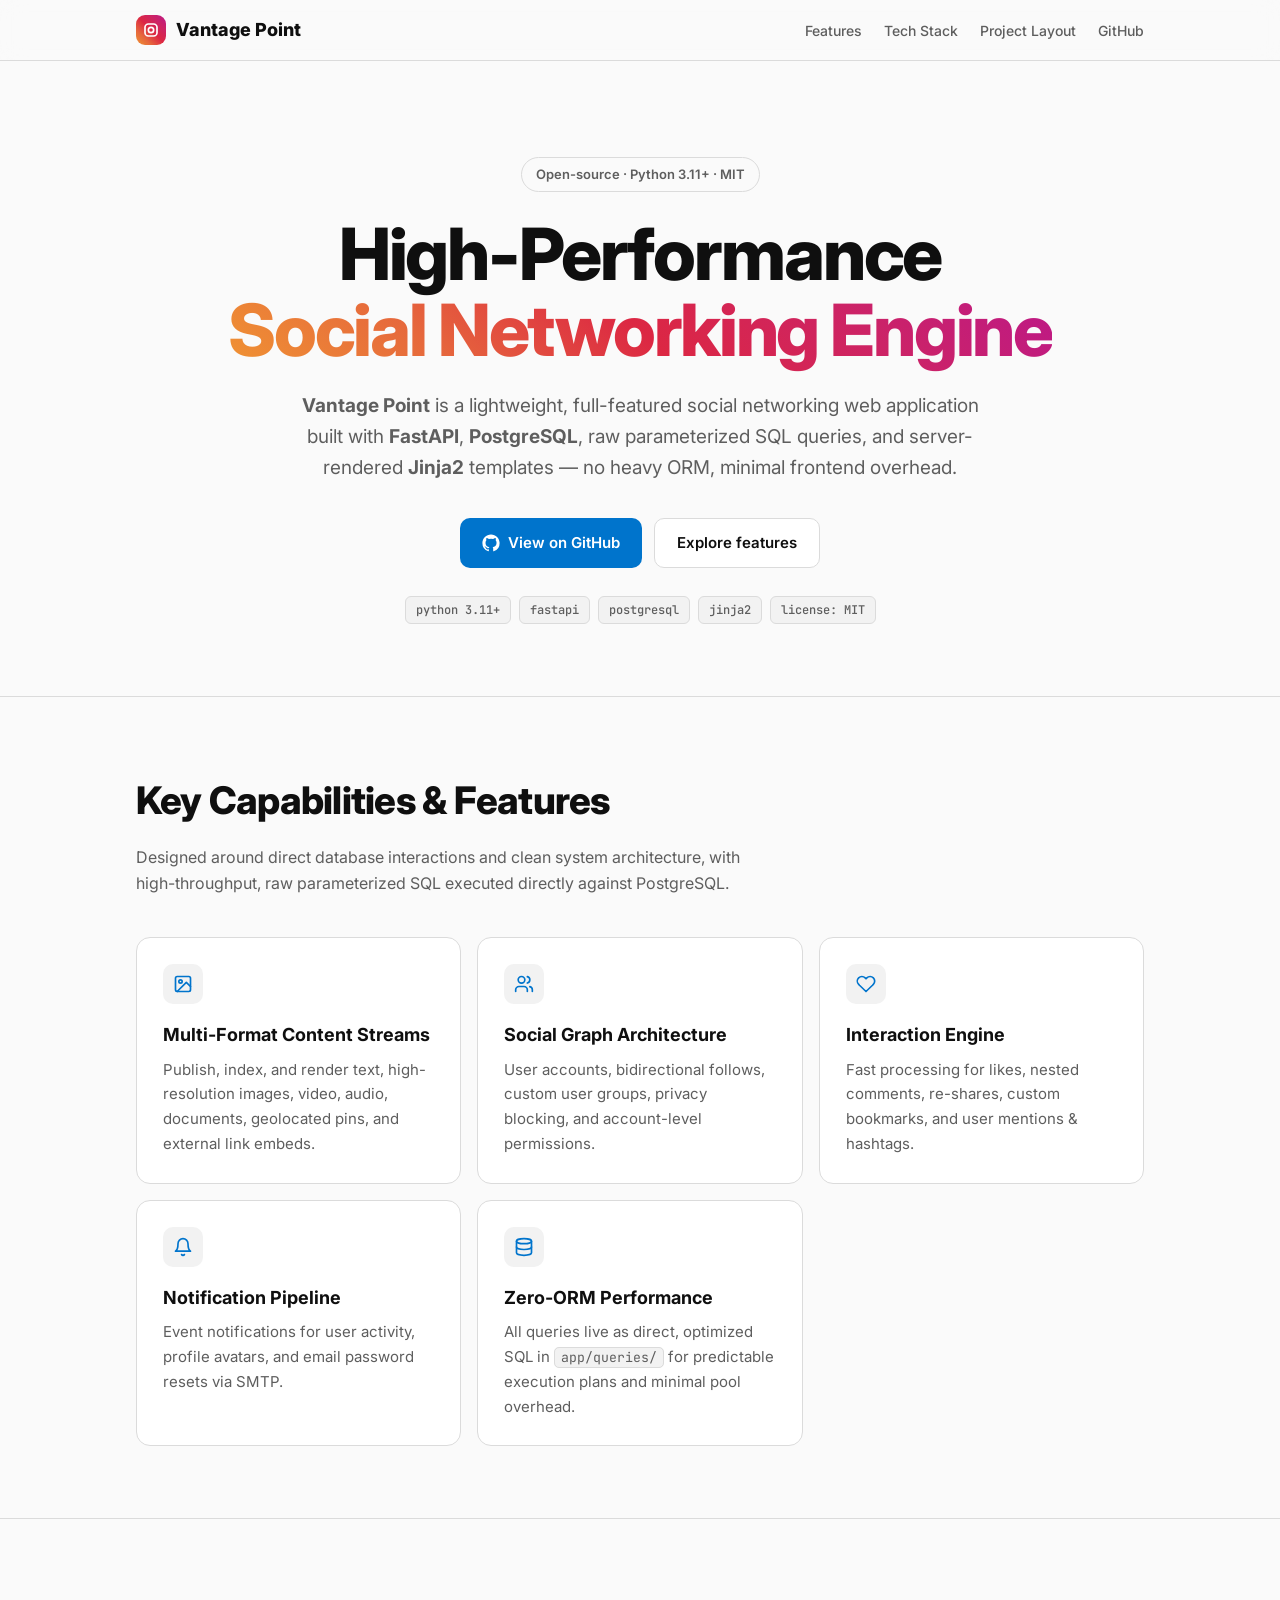
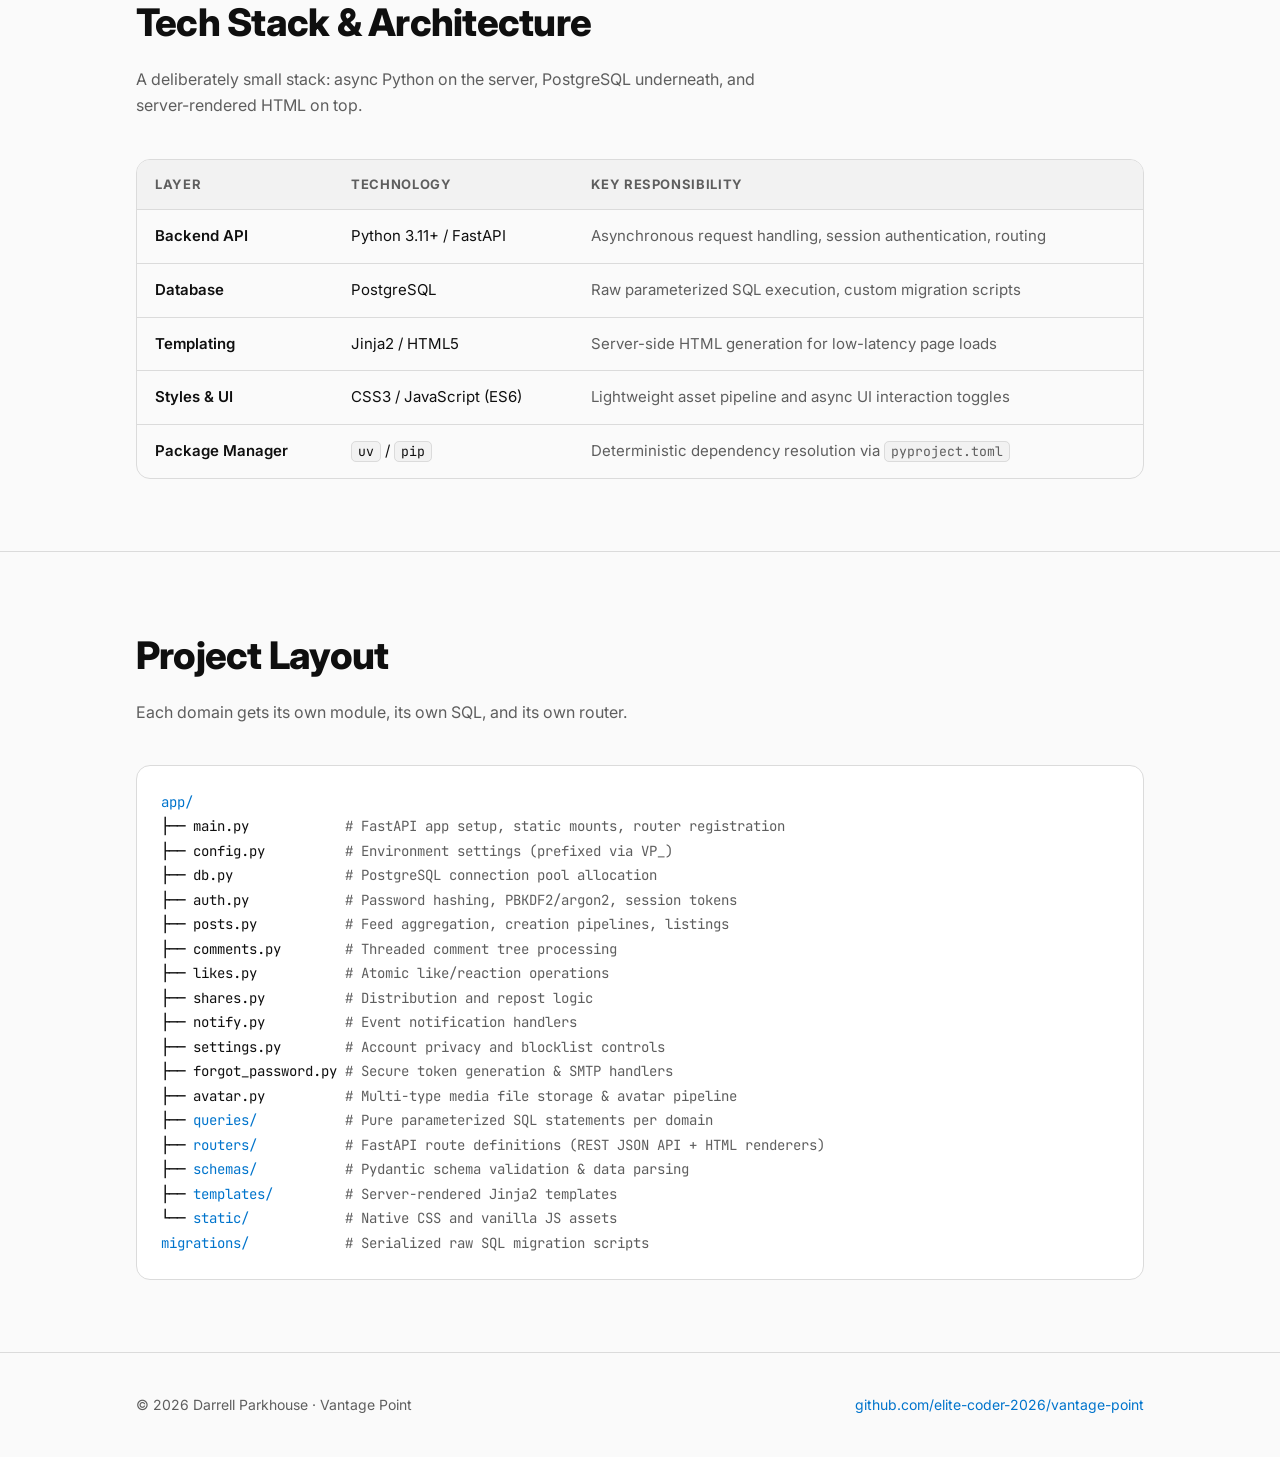
==== index.html @ dfbbae82 "Add GitHub Pages site for Vantage Point Co-Authored-By: Claude Opus 5.5 <noreply@anthropic.com>" ====
<!doctype html>
<html lang="en">
<head>
<meta charset="utf-8">
<meta name="viewport" content="width=device-width, initial-scale=1">
<title>Vantage Point – FastAPI &amp; PostgreSQL Social Network Engine</title>
<meta name="description" content="Vantage Point is an open-source, Instagram-style social networking engine built with Python, FastAPI, PostgreSQL, raw parameterized SQL and server-rendered Jinja2 templates.">
<meta name="keywords" content="Vantage Point, social network, FastAPI, PostgreSQL, Python, Jinja2, raw SQL, no ORM, Instagram clone, open source, portfolio project">
<meta name="author" content="Darrell Parkhouse">
<meta name="robots" content="index, follow">
<meta name="theme-color" content="#000000">
<link rel="canonical" href="https://elite-coder-2026.github.io/vantage-point/">
<link rel="icon" href="favicon.svg" type="image/svg+xml">

<meta property="og:type" content="website">
<meta property="og:site_name" content="Vantage Point">
<meta property="og:title" content="Vantage Point – FastAPI &amp; PostgreSQL Social Network Engine">
<meta property="og:description" content="An open-source social networking engine built with FastAPI, PostgreSQL, raw parameterized SQL and Jinja2.">
<meta property="og:url" content="https://elite-coder-2026.github.io/vantage-point/">
<meta property="og:image" content="https://elite-coder-2026.github.io/vantage-point/og-image.png">
<meta property="og:image:width" content="1200">
<meta property="og:image:height" content="630">
<meta property="og:locale" content="en_US">
<meta name="twitter:card" content="summary_large_image">
<meta name="twitter:title" content="Vantage Point – FastAPI &amp; PostgreSQL Social Network Engine">
<meta name="twitter:description" content="An open-source social networking engine built with FastAPI, PostgreSQL, raw parameterized SQL and Jinja2.">
<meta name="twitter:image" content="https://elite-coder-2026.github.io/vantage-point/og-image.png">

<script type="application/ld+json">
{
  "@context": "https://schema.org",
  "@type": "SoftwareSourceCode",
  "name": "Vantage Point",
  "description": "A lightweight, full-featured social networking web application built with FastAPI, PostgreSQL, raw parameterized SQL and server-rendered Jinja2 templates.",
  "url": "https://elite-coder-2026.github.io/vantage-point/",
  "codeRepository": "https://github.com/elite-coder-2026/vantage-point",
  "programmingLanguage": ["Python", "SQL", "JavaScript", "HTML", "CSS"],
  "runtimePlatform": "Python 3.11+",
  "license": "https://opensource.org/licenses/MIT",
  "keywords": "FastAPI, PostgreSQL, social network, Jinja2, raw SQL",
  "author": {
    "@type": "Person",
    "name": "Darrell Parkhouse",
    "url": "https://github.com/elite-coder-2026"
  }
}
</script>

<link rel="preconnect" href="https://fonts.googleapis.com">
<link rel="preconnect" href="https://fonts.gstatic.com" crossorigin>
<link href="https://fonts.googleapis.com/css2?family=Inter:wght@400;500;600;700;800&family=JetBrains+Mono:wght@400;500&display=swap" rel="stylesheet">

<style>
:root{
  --bg:#000;--surface:#121212;--surface-2:#1a1a1a;--border:#262626;
  --text:#f5f5f5;--muted:#a8a8a8;--accent:#0095f6;
  --grad:linear-gradient(45deg,#f09433,#e6683c,#dc2743,#cc2366,#bc1888);
  --mono:"JetBrains Mono",ui-monospace,SFMono-Regular,Menlo,monospace;
}
@media (prefers-color-scheme: light){
  :root:not([data-theme="dark"]){
    --bg:#fafafa;--surface:#fff;--surface-2:#f2f2f2;--border:#dbdbdb;
    --text:#0f0f0f;--muted:#5e5e5e;--accent:#0074cc;
  }
}
*{box-sizing:border-box;margin:0;padding:0}
html{scroll-behavior:smooth}
body{background:var(--bg);color:var(--text);font:16px/1.65 Inter,system-ui,-apple-system,"Segoe UI",sans-serif;-webkit-font-smoothing:antialiased}
a{color:var(--accent);text-decoration:none}
a:hover{text-decoration:underline}
.wrap{max-width:1040px;margin:0 auto;padding:0 16px}
.skip{position:absolute;left:-999px}.skip:focus{left:16px;top:16px;background:var(--surface);padding:8px 12px;z-index:10}

header.nav{position:sticky;top:0;z-index:5;background:color-mix(in srgb,var(--bg) 85%,transparent);backdrop-filter:blur(12px);border-bottom:1px solid var(--border)}
header.nav .wrap{display:flex;align-items:center;justify-content:space-between;height:60px;gap:16px}
.brand{display:flex;align-items:center;gap:10px;font-weight:800;color:var(--text);font-size:18px}
.brand:hover{text-decoration:none}
.logo{width:30px;height:30px;border-radius:9px;background:var(--grad);display:grid;place-items:center}
.logo svg{width:16px;height:16px}
nav ul{display:flex;gap:22px;list-style:none}
nav a{color:var(--muted);font-weight:500;font-size:14px}
nav a:hover{color:var(--text);text-decoration:none}
@media (max-width:640px){nav ul{display:none}}

.hero{padding:96px 0 72px;text-align:center}
.eyebrow{display:inline-block;font-size:13px;font-weight:600;color:var(--muted);border:1px solid var(--border);border-radius:999px;padding:6px 14px;margin-bottom:24px}
h1{font-size:clamp(40px,7vw,72px);line-height:1.05;letter-spacing:-.03em;font-weight:800}
h1 span{background:var(--grad);-webkit-background-clip:text;background-clip:text;color:transparent}
.lead{max-width:680px;margin:22px auto 0;color:var(--muted);font-size:clamp(17px,2.2vw,19px)}
.cta{display:flex;gap:12px;justify-content:center;flex-wrap:wrap;margin-top:34px}
.btn{display:inline-flex;align-items:center;gap:8px;padding:12px 22px;border-radius:10px;font-weight:600;font-size:15px}
.btn:hover{text-decoration:none;filter:brightness(1.1)}
.btn-primary{background:var(--accent);color:#fff}
.btn-ghost{border:1px solid var(--border);color:var(--text);background:var(--surface)}
.btn svg{width:18px;height:18px}
.badges{display:flex;gap:8px;justify-content:center;flex-wrap:wrap;margin-top:28px}
.badge{font:500 12px var(--mono);padding:5px 10px;border-radius:6px;background:var(--surface-2);border:1px solid var(--border);color:var(--muted)}

section{padding:72px 0;border-top:1px solid var(--border)}
h2{font-size:clamp(28px,4vw,38px);letter-spacing:-.02em;font-weight:800;margin-bottom:12px}
.sub{color:var(--muted);max-width:640px;margin-bottom:40px}

.grid{display:grid;grid-template-columns:repeat(auto-fit,minmax(280px,1fr));gap:16px}
.card{background:var(--surface);border:1px solid var(--border);border-radius:14px;padding:26px}
.card .ic{width:40px;height:40px;border-radius:10px;background:var(--surface-2);display:grid;place-items:center;margin-bottom:16px;color:var(--accent)}
.card .ic svg{width:20px;height:20px}
.card h3{font-size:18px;margin-bottom:8px}
.card p{color:var(--muted);font-size:15px}
code{font-family:var(--mono);font-size:.88em;background:var(--surface-2);border:1px solid var(--border);padding:1px 6px;border-radius:5px}

.table-wrap{overflow-x:auto;border:1px solid var(--border);border-radius:14px}
table{width:100%;border-collapse:collapse;min-width:560px}
th,td{text-align:left;padding:14px 18px;border-bottom:1px solid var(--border);font-size:15px;vertical-align:top}
th{background:var(--surface-2);font-size:13px;text-transform:uppercase;letter-spacing:.05em;color:var(--muted)}
tr:last-child td{border-bottom:0}
td:first-child{font-weight:600;white-space:nowrap}
td:nth-child(3){color:var(--muted)}

pre{background:var(--surface);border:1px solid var(--border);border-radius:14px;padding:24px;overflow-x:auto;font:14px/1.75 var(--mono)}
pre .c{color:var(--muted)}
pre .d{color:var(--accent)}

footer{border-top:1px solid var(--border);padding:40px 0;color:var(--muted);font-size:14px}
footer .wrap{display:flex;justify-content:space-between;gap:16px;flex-wrap:wrap}
</style>
</head>
<body>
<a class="skip" href="#main">Skip to content</a>

<header class="nav">
  <div class="wrap">
    <a class="brand" href="#top" aria-label="Vantage Point home">
      <span class="logo"><svg viewBox="0 0 24 24" fill="none" stroke="#fff" stroke-width="2.5" stroke-linecap="round" stroke-linejoin="round" aria-hidden="true"><circle cx="12" cy="12" r="4"/><rect x="3" y="3" width="18" height="18" rx="5"/></svg></span>
      Vantage Point
    </a>
    <nav aria-label="Primary">
      <ul>
        <li><a href="#features">Features</a></li>
        <li><a href="#stack">Tech Stack</a></li>
        <li><a href="#layout">Project Layout</a></li>
        <li><a href="https://github.com/elite-coder-2026/vantage-point">GitHub</a></li>
      </ul>
    </nav>
  </div>
</header>

<main id="main">
  <div class="hero" id="top">
    <div class="wrap">
      <span class="eyebrow">Open-source · Python 3.11+ · MIT</span>
      <h1>High-Performance<br><span>Social Networking Engine</span></h1>
      <p class="lead"><strong>Vantage Point</strong> is a lightweight, full-featured social networking web application built with <strong>FastAPI</strong>, <strong>PostgreSQL</strong>, raw parameterized SQL queries, and server-rendered <strong>Jinja2</strong> templates — no heavy ORM, minimal frontend overhead.</p>
      <div class="cta">
        <a class="btn btn-primary" href="https://github.com/elite-coder-2026/vantage-point">
          <svg viewBox="0 0 24 24" fill="currentColor" aria-hidden="true"><path d="M12 .5C5.65.5.5 5.65.5 12a11.5 11.5 0 0 0 7.86 10.92c.58.1.79-.25.79-.56v-2c-3.2.7-3.87-1.37-3.87-1.37-.53-1.33-1.28-1.69-1.28-1.69-1.05-.72.08-.7.08-.7 1.16.08 1.77 1.19 1.77 1.19 1.03 1.77 2.7 1.26 3.36.96.1-.75.4-1.26.73-1.55-2.56-.29-5.25-1.28-5.25-5.68 0-1.26.45-2.28 1.19-3.09-.12-.29-.52-1.46.11-3.05 0 0 .97-.31 3.17 1.18a11 11 0 0 1 5.77 0c2.2-1.49 3.17-1.18 3.17-1.18.63 1.59.23 2.76.11 3.05.74.81 1.19 1.83 1.19 3.09 0 4.41-2.7 5.38-5.27 5.67.41.36.78 1.06.78 2.14v3.17c0 .31.21.67.8.56A11.5 11.5 0 0 0 23.5 12C23.5 5.65 18.35.5 12 .5Z"/></svg>
          View on GitHub
        </a>
        <a class="btn btn-ghost" href="#features">Explore features</a>
      </div>
      <div class="badges" aria-label="Technologies">
        <span class="badge">python 3.11+</span>
        <span class="badge">fastapi</span>
        <span class="badge">postgresql</span>
        <span class="badge">jinja2</span>
        <span class="badge">license: MIT</span>
      </div>
    </div>
  </div>

  <section id="features" aria-labelledby="features-h">
    <div class="wrap">
      <h2 id="features-h">Key Capabilities &amp; Features</h2>
      <p class="sub">Designed around direct database interactions and clean system architecture, with high-throughput, raw parameterized SQL executed directly against PostgreSQL.</p>
      <div class="grid">
        <article class="card">
          <div class="ic"><svg viewBox="0 0 24 24" fill="none" stroke="currentColor" stroke-width="2" stroke-linecap="round" stroke-linejoin="round" aria-hidden="true"><rect x="3" y="3" width="18" height="18" rx="2"/><circle cx="9" cy="9" r="2"/><path d="m21 15-5-5L5 21"/></svg></div>
          <h3>Multi-Format Content Streams</h3>
          <p>Publish, index, and render text, high-resolution images, video, audio, documents, geolocated pins, and external link embeds.</p>
        </article>
        <article class="card">
          <div class="ic"><svg viewBox="0 0 24 24" fill="none" stroke="currentColor" stroke-width="2" stroke-linecap="round" stroke-linejoin="round" aria-hidden="true"><path d="M16 21v-2a4 4 0 0 0-4-4H6a4 4 0 0 0-4 4v2"/><circle cx="9" cy="7" r="4"/><path d="M22 21v-2a4 4 0 0 0-3-3.87M16 3.13a4 4 0 0 1 0 7.75"/></svg></div>
          <h3>Social Graph Architecture</h3>
          <p>User accounts, bidirectional follows, custom user groups, privacy blocking, and account-level permissions.</p>
        </article>
        <article class="card">
          <div class="ic"><svg viewBox="0 0 24 24" fill="none" stroke="currentColor" stroke-width="2" stroke-linecap="round" stroke-linejoin="round" aria-hidden="true"><path d="M20.8 4.6a5.5 5.5 0 0 0-7.8 0L12 5.7l-1-1.1a5.5 5.5 0 0 0-7.8 7.8l1 1.1L12 21l7.8-7.5 1-1.1a5.5 5.5 0 0 0 0-7.8Z"/></svg></div>
          <h3>Interaction Engine</h3>
          <p>Fast processing for likes, nested comments, re-shares, custom bookmarks, and user mentions &amp; hashtags.</p>
        </article>
        <article class="card">
          <div class="ic"><svg viewBox="0 0 24 24" fill="none" stroke="currentColor" stroke-width="2" stroke-linecap="round" stroke-linejoin="round" aria-hidden="true"><path d="M6 8a6 6 0 0 1 12 0c0 7 3 9 3 9H3s3-2 3-9"/><path d="M10.3 21a1.94 1.94 0 0 0 3.4 0"/></svg></div>
          <h3>Notification Pipeline</h3>
          <p>Event notifications for user activity, profile avatars, and email password resets via SMTP.</p>
        </article>
        <article class="card">
          <div class="ic"><svg viewBox="0 0 24 24" fill="none" stroke="currentColor" stroke-width="2" stroke-linecap="round" stroke-linejoin="round" aria-hidden="true"><ellipse cx="12" cy="5" rx="9" ry="3"/><path d="M3 5v14c0 1.66 4 3 9 3s9-1.34 9-3V5"/><path d="M3 12c0 1.66 4 3 9 3s9-1.34 9-3"/></svg></div>
          <h3>Zero-ORM Performance</h3>
          <p>All queries live as direct, optimized SQL in <code>app/queries/</code> for predictable execution plans and minimal pool overhead.</p>
        </article>
      </div>
    </div>
  </section>

  <section id="stack" aria-labelledby="stack-h">
    <div class="wrap">
      <h2 id="stack-h">Tech Stack &amp; Architecture</h2>
      <p class="sub">A deliberately small stack: async Python on the server, PostgreSQL underneath, and server-rendered HTML on top.</p>
      <div class="table-wrap">
        <table>
          <thead><tr><th scope="col">Layer</th><th scope="col">Technology</th><th scope="col">Key Responsibility</th></tr></thead>
          <tbody>
            <tr><td>Backend API</td><td>Python 3.11+ / FastAPI</td><td>Asynchronous request handling, session authentication, routing</td></tr>
            <tr><td>Database</td><td>PostgreSQL</td><td>Raw parameterized SQL execution, custom migration scripts</td></tr>
            <tr><td>Templating</td><td>Jinja2 / HTML5</td><td>Server-side HTML generation for low-latency page loads</td></tr>
            <tr><td>Styles &amp; UI</td><td>CSS3 / JavaScript (ES6)</td><td>Lightweight asset pipeline and async UI interaction toggles</td></tr>
            <tr><td>Package Manager</td><td><code>uv</code> / <code>pip</code></td><td>Deterministic dependency resolution via <code>pyproject.toml</code></td></tr>
          </tbody>
        </table>
      </div>
    </div>
  </section>

  <section id="layout" aria-labelledby="layout-h">
    <div class="wrap">
      <h2 id="layout-h">Project Layout</h2>
      <p class="sub">Each domain gets its own module, its own SQL, and its own router.</p>
<pre aria-label="Project directory tree"><span class="d">app/</span>
├── main.py            <span class="c"># FastAPI app setup, static mounts, router registration</span>
├── config.py          <span class="c"># Environment settings (prefixed via VP_)</span>
├── db.py              <span class="c"># PostgreSQL connection pool allocation</span>
├── auth.py            <span class="c"># Password hashing, PBKDF2/argon2, session tokens</span>
├── posts.py           <span class="c"># Feed aggregation, creation pipelines, listings</span>
├── comments.py        <span class="c"># Threaded comment tree processing</span>
├── likes.py           <span class="c"># Atomic like/reaction operations</span>
├── shares.py          <span class="c"># Distribution and repost logic</span>
├── notify.py          <span class="c"># Event notification handlers</span>
├── settings.py        <span class="c"># Account privacy and blocklist controls</span>
├── forgot_password.py <span class="c"># Secure token generation &amp; SMTP handlers</span>
├── avatar.py          <span class="c"># Multi-type media file storage &amp; avatar pipeline</span>
├── <span class="d">queries/</span>           <span class="c"># Pure parameterized SQL statements per domain</span>
├── <span class="d">routers/</span>           <span class="c"># FastAPI route definitions (REST JSON API + HTML renderers)</span>
├── <span class="d">schemas/</span>           <span class="c"># Pydantic schema validation &amp; data parsing</span>
├── <span class="d">templates/</span>         <span class="c"># Server-rendered Jinja2 templates</span>
└── <span class="d">static/</span>            <span class="c"># Native CSS and vanilla JS assets</span>
<span class="d">migrations/</span>            <span class="c"># Serialized raw SQL migration scripts</span></pre>
    </div>
  </section>
</main>

<footer>
  <div class="wrap">
    <span>© 2026 Darrell Parkhouse · Vantage Point</span>
    <a href="https://github.com/elite-coder-2026/vantage-point">github.com/elite-coder-2026/vantage-point</a>
  </div>
</footer>
</body>
</html>
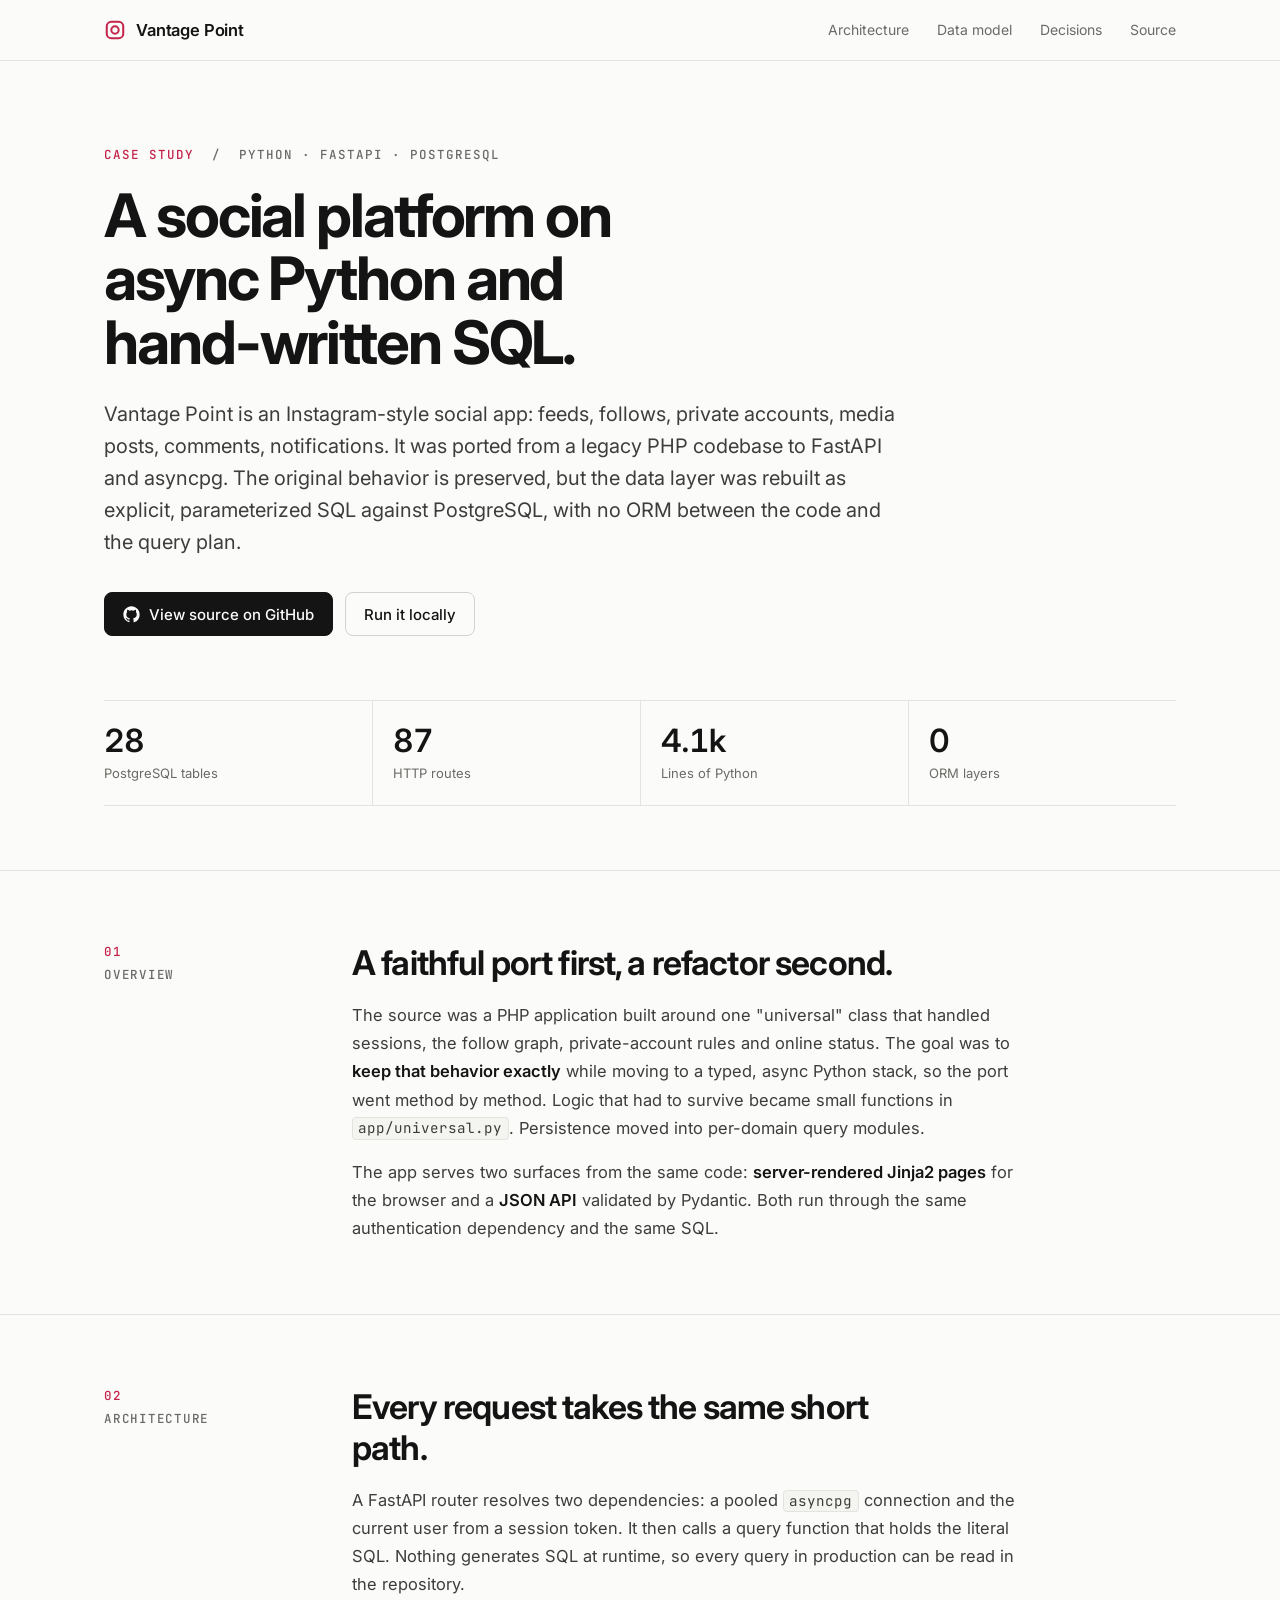
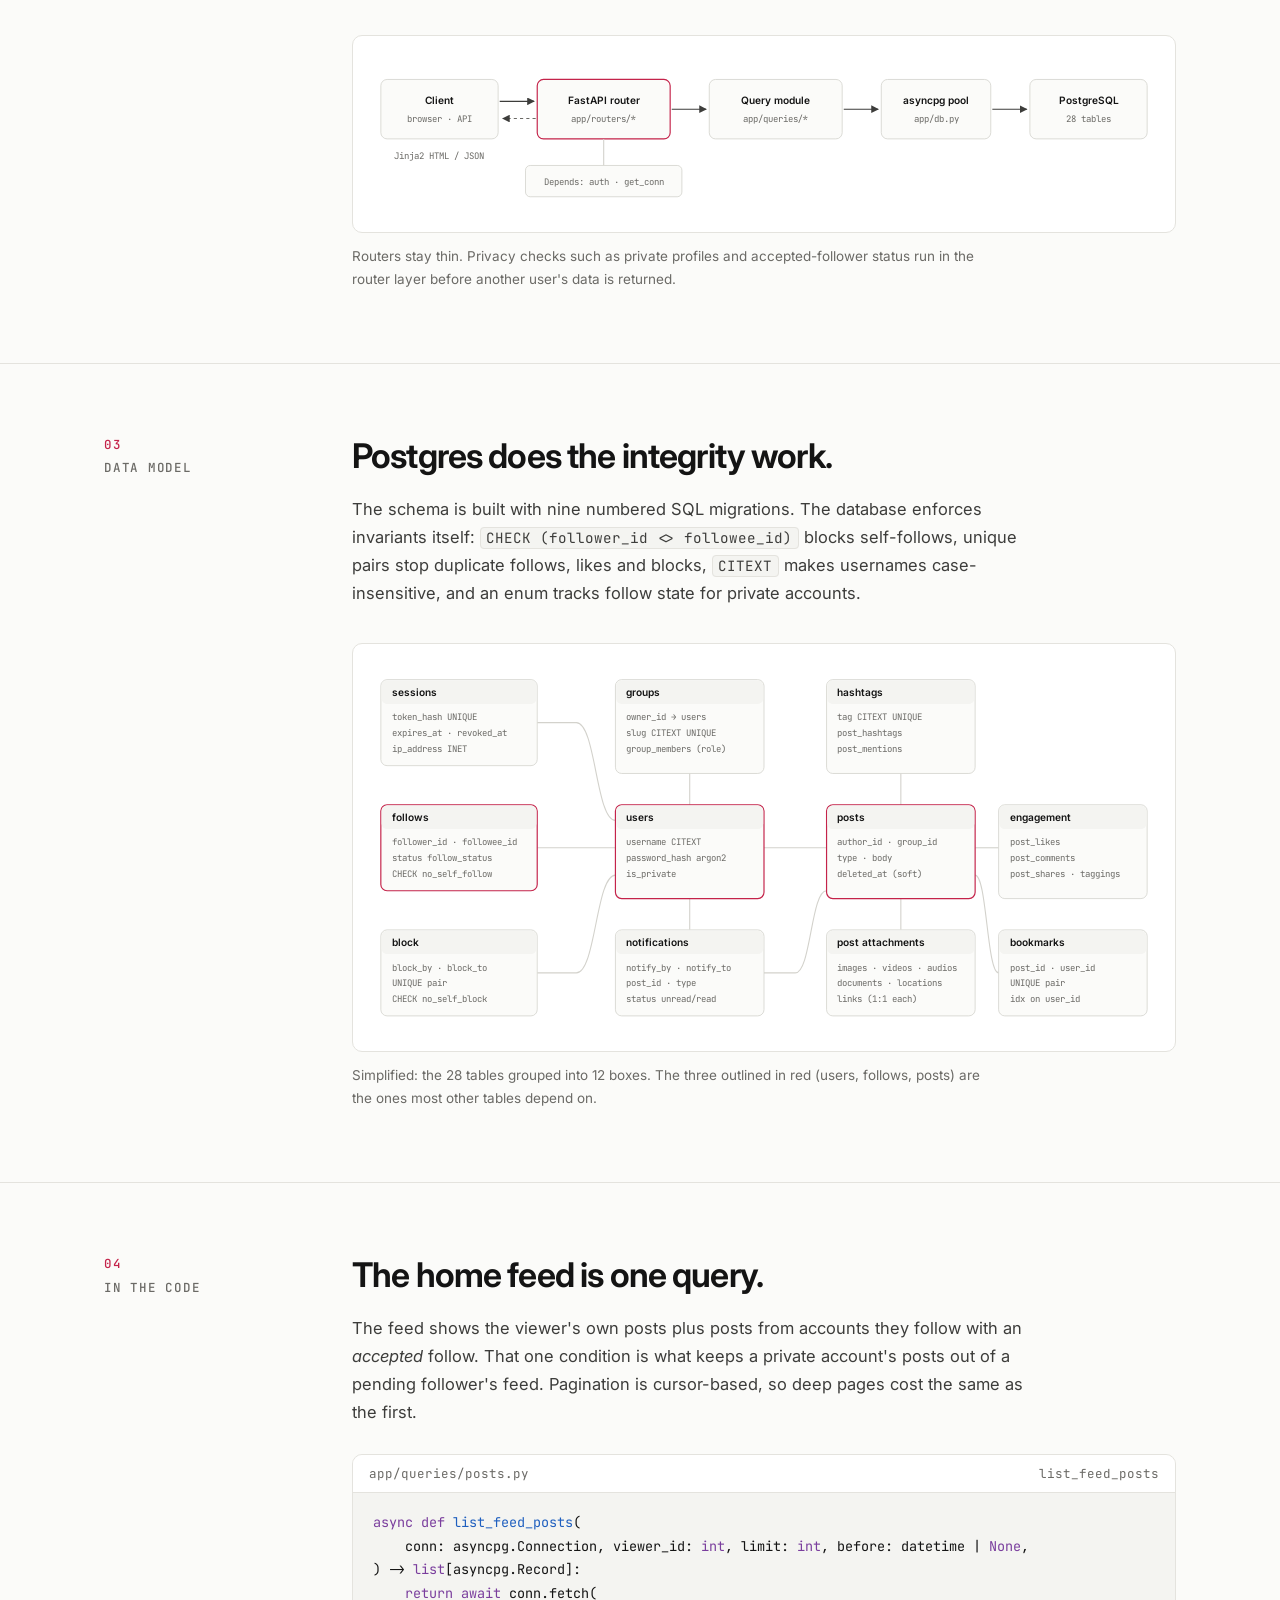
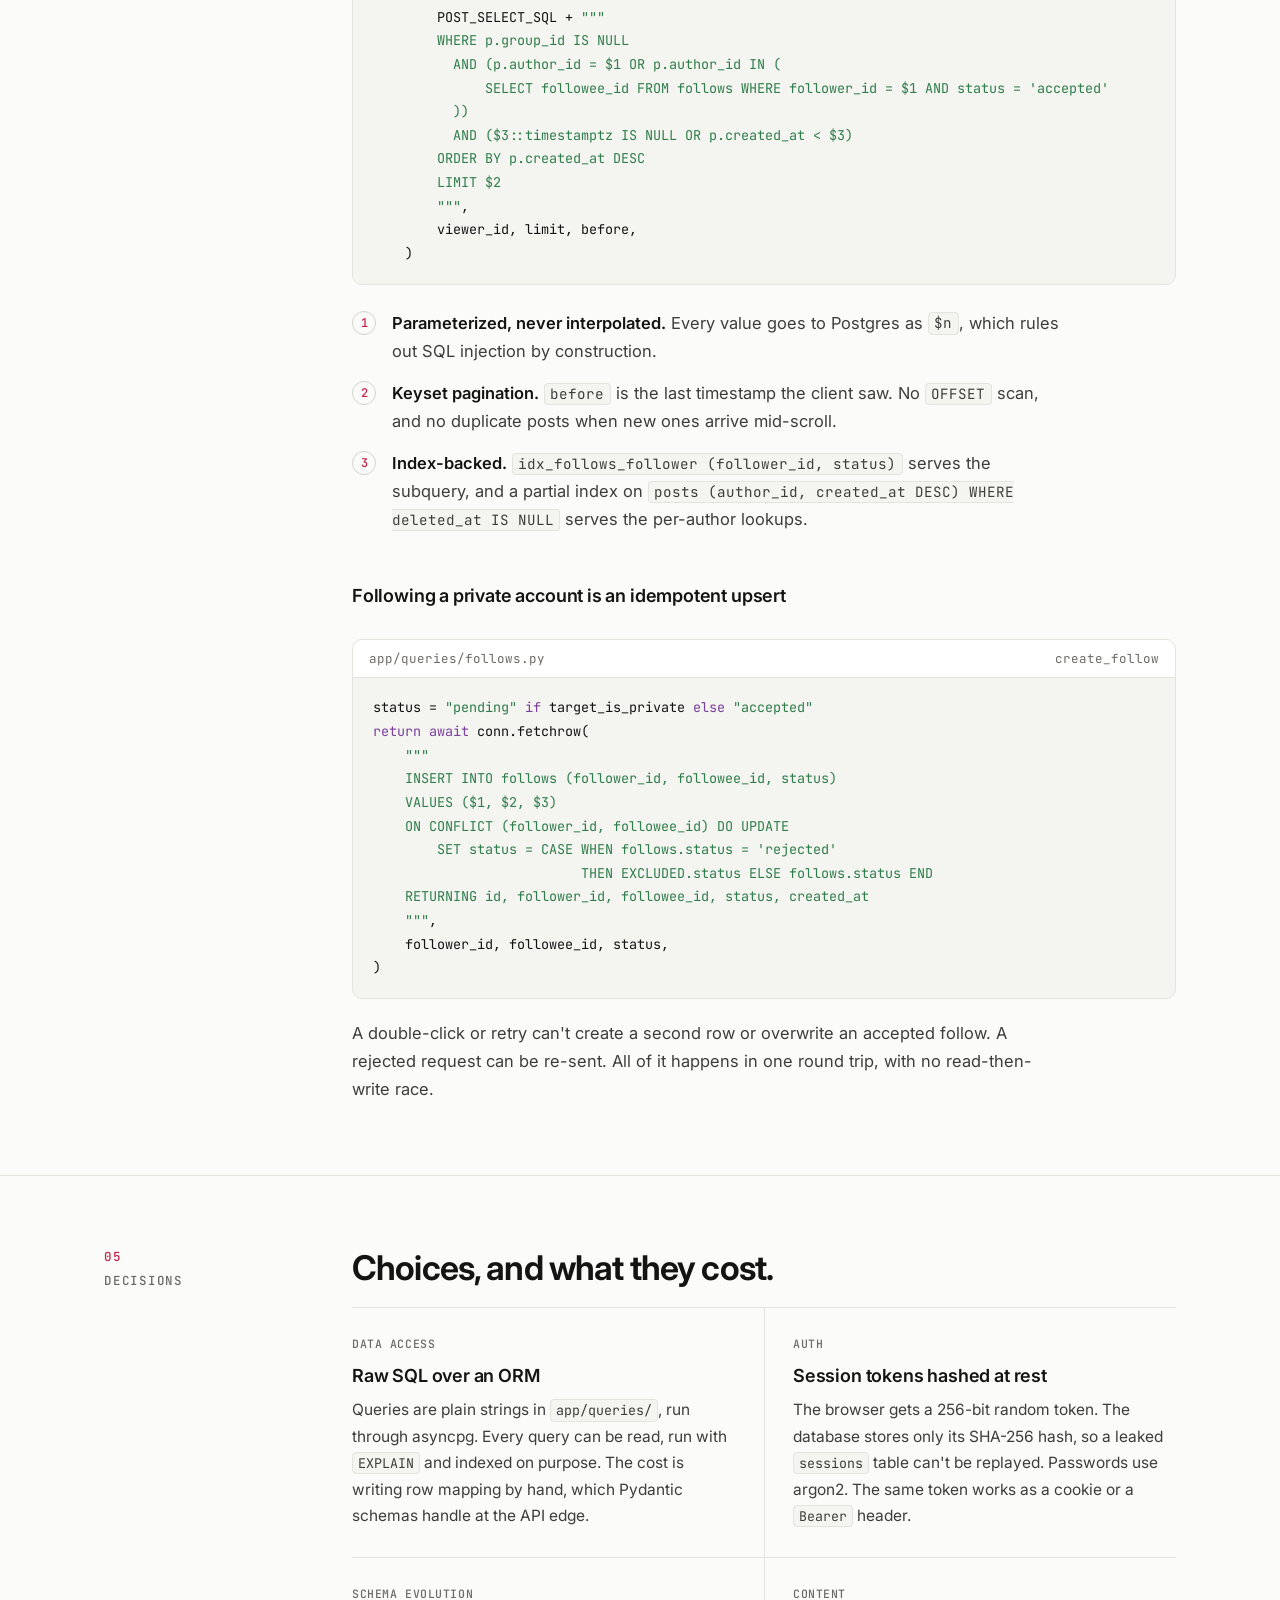
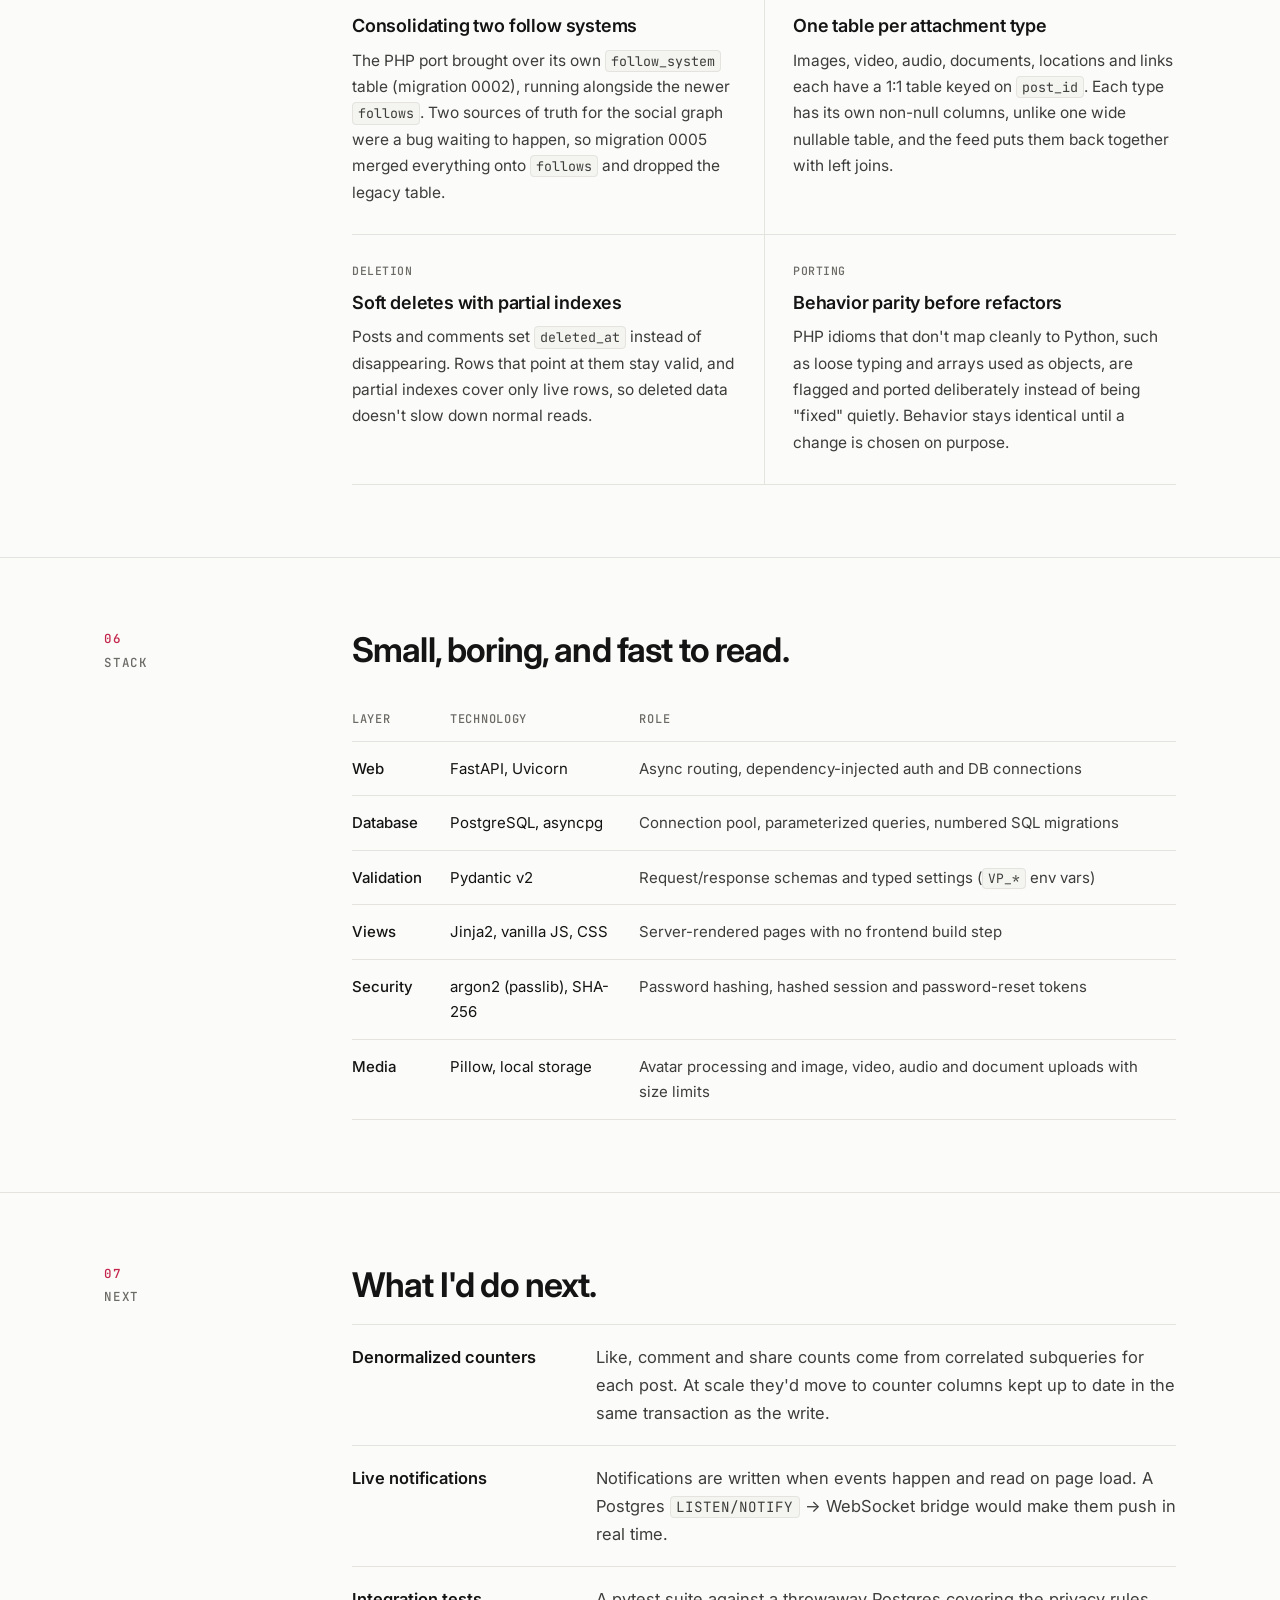
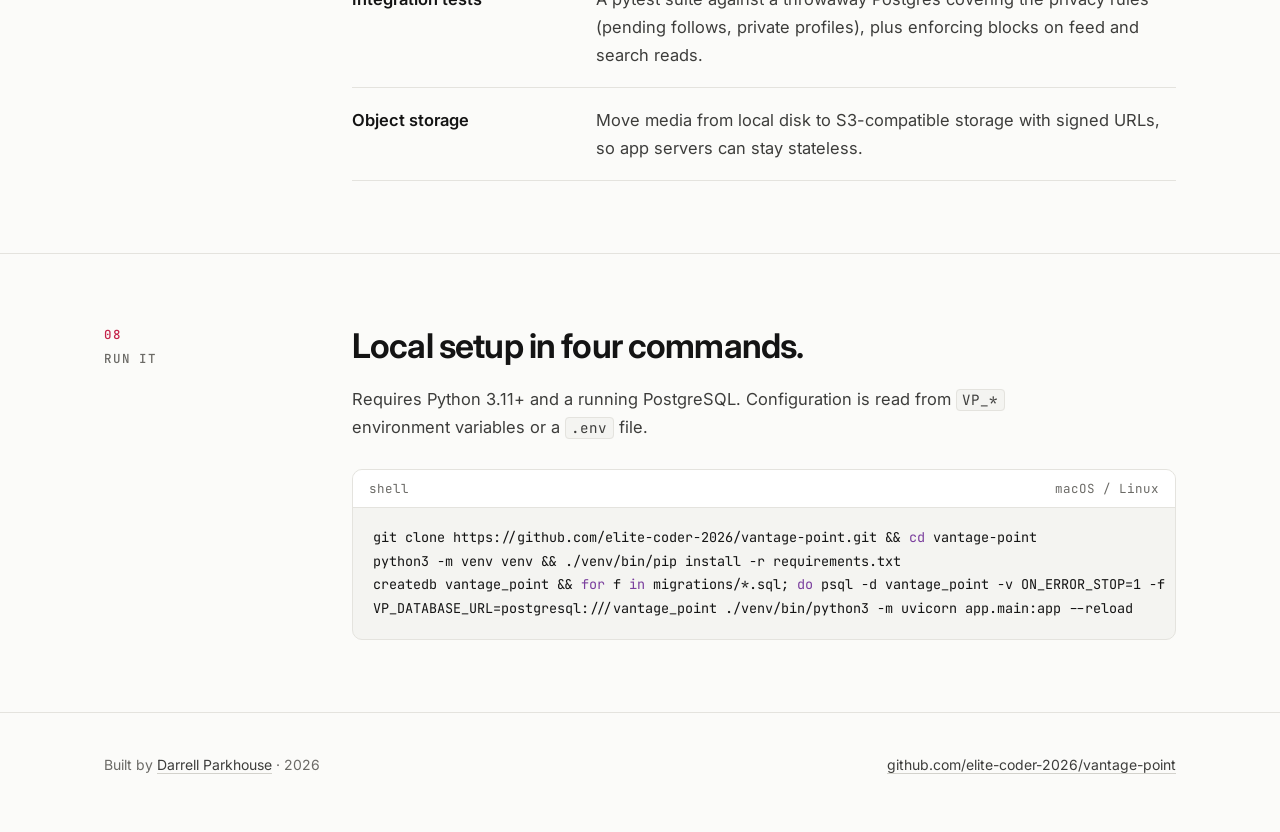
==== commit 84cc55b6: "Rebuild Pages site as an engineering case study Co-Authored-By: Claude Opus 5.5 <noreply@anthropic.c" ====
--- a/index.html
+++ b/index.html
@@ -3,253 +3,539 @@
 <head>
 <meta charset="utf-8">
 <meta name="viewport" content="width=device-width, initial-scale=1">
-<title>Vantage Point – FastAPI &amp; PostgreSQL Social Network Engine</title>
-<meta name="description" content="Vantage Point is an open-source, Instagram-style social networking engine built with Python, FastAPI, PostgreSQL, raw parameterized SQL and server-rendered Jinja2 templates.">
-<meta name="keywords" content="Vantage Point, social network, FastAPI, PostgreSQL, Python, Jinja2, raw SQL, no ORM, Instagram clone, open source, portfolio project">
+<title>Vantage Point — Social Platform in FastAPI &amp; PostgreSQL | Darrell Parkhouse</title>
+<meta name="description" content="Engineering case study: Vantage Point, an Instagram-style social platform ported from PHP to async Python with FastAPI, asyncpg and raw parameterized SQL on PostgreSQL. 28 tables, 87 routes, no ORM.">
 <meta name="author" content="Darrell Parkhouse">
-<meta name="robots" content="index, follow">
-<meta name="theme-color" content="#000000">
+<meta name="robots" content="index, follow, max-image-preview:large">
+<meta name="color-scheme" content="light dark">
+<meta name="theme-color" content="#fbfbf9" media="(prefers-color-scheme: light)">
+<meta name="theme-color" content="#0c0c0d" media="(prefers-color-scheme: dark)">
 <link rel="canonical" href="https://elite-coder-2026.github.io/vantage-point/">
 <link rel="icon" href="favicon.svg" type="image/svg+xml">
 
-<meta property="og:type" content="website">
+<meta property="og:type" content="article">
 <meta property="og:site_name" content="Vantage Point">
-<meta property="og:title" content="Vantage Point – FastAPI &amp; PostgreSQL Social Network Engine">
-<meta property="og:description" content="An open-source social networking engine built with FastAPI, PostgreSQL, raw parameterized SQL and Jinja2.">
+<meta property="og:title" content="Vantage Point — Social Platform in FastAPI &amp; PostgreSQL">
+<meta property="og:description" content="An Instagram-style social platform ported from PHP to async Python. FastAPI, asyncpg, raw SQL, 28 tables, 87 routes, no ORM.">
 <meta property="og:url" content="https://elite-coder-2026.github.io/vantage-point/">
 <meta property="og:image" content="https://elite-coder-2026.github.io/vantage-point/og-image.png">
 <meta property="og:image:width" content="1200">
 <meta property="og:image:height" content="630">
+<meta property="og:image:alt" content="Vantage Point: social platform built with FastAPI and PostgreSQL">
 <meta property="og:locale" content="en_US">
+<meta property="article:author" content="https://github.com/elite-coder-2026">
 <meta name="twitter:card" content="summary_large_image">
-<meta name="twitter:title" content="Vantage Point – FastAPI &amp; PostgreSQL Social Network Engine">
-<meta name="twitter:description" content="An open-source social networking engine built with FastAPI, PostgreSQL, raw parameterized SQL and Jinja2.">
+<meta name="twitter:title" content="Vantage Point — Social Platform in FastAPI &amp; PostgreSQL">
+<meta name="twitter:description" content="An Instagram-style social platform ported from PHP to async Python. FastAPI, asyncpg, raw SQL, no ORM.">
 <meta name="twitter:image" content="https://elite-coder-2026.github.io/vantage-point/og-image.png">
 
 <script type="application/ld+json">
 {
   "@context": "https://schema.org",
-  "@type": "SoftwareSourceCode",
-  "name": "Vantage Point",
-  "description": "A lightweight, full-featured social networking web application built with FastAPI, PostgreSQL, raw parameterized SQL and server-rendered Jinja2 templates.",
-  "url": "https://elite-coder-2026.github.io/vantage-point/",
-  "codeRepository": "https://github.com/elite-coder-2026/vantage-point",
-  "programmingLanguage": ["Python", "SQL", "JavaScript", "HTML", "CSS"],
-  "runtimePlatform": "Python 3.11+",
-  "license": "https://opensource.org/licenses/MIT",
-  "keywords": "FastAPI, PostgreSQL, social network, Jinja2, raw SQL",
-  "author": {
-    "@type": "Person",
-    "name": "Darrell Parkhouse",
-    "url": "https://github.com/elite-coder-2026"
+  "@graph": [
+    {
+      "@type": "SoftwareSourceCode",
+      "@id": "https://elite-coder-2026.github.io/vantage-point/#code",
+      "name": "Vantage Point",
+      "description": "An Instagram-style social platform ported from PHP to async Python, built with FastAPI, asyncpg and raw parameterized SQL on PostgreSQL.",
+      "url": "https://elite-coder-2026.github.io/vantage-point/",
+      "codeRepository": "https://github.com/elite-coder-2026/vantage-point",
+      "programmingLanguage": ["Python", "SQL", "JavaScript"],
+      "runtimePlatform": "Python 3.11+",
+      "keywords": "FastAPI, PostgreSQL, asyncpg, Jinja2, social network, raw SQL, PHP to Python port",
+      "author": {"@id": "https://elite-coder-2026.github.io/vantage-point/#author"}
+    },
+    {
+      "@type": "Person",
+      "@id": "https://elite-coder-2026.github.io/vantage-point/#author",
+      "name": "Darrell Parkhouse",
+      "url": "https://github.com/elite-coder-2026",
+      "jobTitle": "Software Engineer",
+      "knowsAbout": ["Python", "FastAPI", "PostgreSQL", "SQL", "Web application architecture"]
+    },
+    {
+      "@type": "TechArticle",
+      "headline": "Vantage Point: porting a PHP social platform to async Python and PostgreSQL",
+      "about": {"@id": "https://elite-coder-2026.github.io/vantage-point/#code"},
+      "author": {"@id": "https://elite-coder-2026.github.io/vantage-point/#author"},
+      "dateModified": "2026-10-04",
+      "mainEntityOfPage": "https://elite-coder-2026.github.io/vantage-point/"
+    }
+  ]
+}
+</script>
+
+<link rel="preconnect" href="https://fonts.googleapis.com">
+<link rel="preconnect" href="https://fonts.gstatic.com" crossorigin>
+<link href="https://fonts.googleapis.com/css2?family=Inter:wght@400;500;600;700&family=JetBrains+Mono:wght@400;500&display=swap" rel="stylesheet">
+
+<style>
+:root{
+  --bg:#fbfbf9;--panel:#ffffff;--code:#f4f4f1;--rule:#e4e3de;--rule-2:#d3d2cc;
+  --ink:#141414;--ink-2:#3d3d3b;--muted:#6b6a66;--accent:#c4234a;
+  --kw:#7a3e9d;--str:#2f7d4a;--fn:#1f5fbf;
+  --sans:Inter,system-ui,-apple-system,"Segoe UI",sans-serif;
+  --mono:"JetBrains Mono",ui-monospace,SFMono-Regular,Menlo,monospace;
+}
+@media (prefers-color-scheme: dark){
+  :root:not([data-theme="light"]){
+    --bg:#0c0c0d;--panel:#141416;--code:#161618;--rule:#26262a;--rule-2:#34343a;
+    --ink:#eeeeec;--ink-2:#c8c8c4;--muted:#8f8f8a;--accent:#ff5c7f;
+    --kw:#c79bff;--str:#7fd49b;--fn:#7cb4ff;
   }
 }
-</script>
-
-<link rel="preconnect" href="https://fonts.googleapis.com">
-<link rel="preconnect" href="https://fonts.gstatic.com" crossorigin>
-<link href="https://fonts.googleapis.com/css2?family=Inter:wght@400;500;600;700;800&family=JetBrains+Mono:wght@400;500&display=swap" rel="stylesheet">
-
-<style>
-:root{
-  --bg:#000;--surface:#121212;--surface-2:#1a1a1a;--border:#262626;
-  --text:#f5f5f5;--muted:#a8a8a8;--accent:#0095f6;
-  --grad:linear-gradient(45deg,#f09433,#e6683c,#dc2743,#cc2366,#bc1888);
-  --mono:"JetBrains Mono",ui-monospace,SFMono-Regular,Menlo,monospace;
-}
-@media (prefers-color-scheme: light){
-  :root:not([data-theme="dark"]){
-    --bg:#fafafa;--surface:#fff;--surface-2:#f2f2f2;--border:#dbdbdb;
-    --text:#0f0f0f;--muted:#5e5e5e;--accent:#0074cc;
-  }
+:root[data-theme="dark"]{
+  --bg:#0c0c0d;--panel:#141416;--code:#161618;--rule:#26262a;--rule-2:#34343a;
+  --ink:#eeeeec;--ink-2:#c8c8c4;--muted:#8f8f8a;--accent:#ff5c7f;
+  --kw:#c79bff;--str:#7fd49b;--fn:#7cb4ff;
 }
 *{box-sizing:border-box;margin:0;padding:0}
-html{scroll-behavior:smooth}
-body{background:var(--bg);color:var(--text);font:16px/1.65 Inter,system-ui,-apple-system,"Segoe UI",sans-serif;-webkit-font-smoothing:antialiased}
-a{color:var(--accent);text-decoration:none}
-a:hover{text-decoration:underline}
-.wrap{max-width:1040px;margin:0 auto;padding:0 16px}
-.skip{position:absolute;left:-999px}.skip:focus{left:16px;top:16px;background:var(--surface);padding:8px 12px;z-index:10}
-
-header.nav{position:sticky;top:0;z-index:5;background:color-mix(in srgb,var(--bg) 85%,transparent);backdrop-filter:blur(12px);border-bottom:1px solid var(--border)}
-header.nav .wrap{display:flex;align-items:center;justify-content:space-between;height:60px;gap:16px}
-.brand{display:flex;align-items:center;gap:10px;font-weight:800;color:var(--text);font-size:18px}
-.brand:hover{text-decoration:none}
-.logo{width:30px;height:30px;border-radius:9px;background:var(--grad);display:grid;place-items:center}
-.logo svg{width:16px;height:16px}
-nav ul{display:flex;gap:22px;list-style:none}
-nav a{color:var(--muted);font-weight:500;font-size:14px}
-nav a:hover{color:var(--text);text-decoration:none}
-@media (max-width:640px){nav ul{display:none}}
-
-.hero{padding:96px 0 72px;text-align:center}
-.eyebrow{display:inline-block;font-size:13px;font-weight:600;color:var(--muted);border:1px solid var(--border);border-radius:999px;padding:6px 14px;margin-bottom:24px}
-h1{font-size:clamp(40px,7vw,72px);line-height:1.05;letter-spacing:-.03em;font-weight:800}
-h1 span{background:var(--grad);-webkit-background-clip:text;background-clip:text;color:transparent}
-.lead{max-width:680px;margin:22px auto 0;color:var(--muted);font-size:clamp(17px,2.2vw,19px)}
-.cta{display:flex;gap:12px;justify-content:center;flex-wrap:wrap;margin-top:34px}
-.btn{display:inline-flex;align-items:center;gap:8px;padding:12px 22px;border-radius:10px;font-weight:600;font-size:15px}
-.btn:hover{text-decoration:none;filter:brightness(1.1)}
-.btn-primary{background:var(--accent);color:#fff}
-.btn-ghost{border:1px solid var(--border);color:var(--text);background:var(--surface)}
-.btn svg{width:18px;height:18px}
-.badges{display:flex;gap:8px;justify-content:center;flex-wrap:wrap;margin-top:28px}
-.badge{font:500 12px var(--mono);padding:5px 10px;border-radius:6px;background:var(--surface-2);border:1px solid var(--border);color:var(--muted)}
-
-section{padding:72px 0;border-top:1px solid var(--border)}
-h2{font-size:clamp(28px,4vw,38px);letter-spacing:-.02em;font-weight:800;margin-bottom:12px}
-.sub{color:var(--muted);max-width:640px;margin-bottom:40px}
-
-.grid{display:grid;grid-template-columns:repeat(auto-fit,minmax(280px,1fr));gap:16px}
-.card{background:var(--surface);border:1px solid var(--border);border-radius:14px;padding:26px}
-.card .ic{width:40px;height:40px;border-radius:10px;background:var(--surface-2);display:grid;place-items:center;margin-bottom:16px;color:var(--accent)}
-.card .ic svg{width:20px;height:20px}
-.card h3{font-size:18px;margin-bottom:8px}
-.card p{color:var(--muted);font-size:15px}
-code{font-family:var(--mono);font-size:.88em;background:var(--surface-2);border:1px solid var(--border);padding:1px 6px;border-radius:5px}
-
-.table-wrap{overflow-x:auto;border:1px solid var(--border);border-radius:14px}
-table{width:100%;border-collapse:collapse;min-width:560px}
-th,td{text-align:left;padding:14px 18px;border-bottom:1px solid var(--border);font-size:15px;vertical-align:top}
-th{background:var(--surface-2);font-size:13px;text-transform:uppercase;letter-spacing:.05em;color:var(--muted)}
-tr:last-child td{border-bottom:0}
-td:first-child{font-weight:600;white-space:nowrap}
-td:nth-child(3){color:var(--muted)}
-
-pre{background:var(--surface);border:1px solid var(--border);border-radius:14px;padding:24px;overflow-x:auto;font:14px/1.75 var(--mono)}
-pre .c{color:var(--muted)}
-pre .d{color:var(--accent)}
-
-footer{border-top:1px solid var(--border);padding:40px 0;color:var(--muted);font-size:14px}
-footer .wrap{display:flex;justify-content:space-between;gap:16px;flex-wrap:wrap}
+html{scroll-behavior:smooth;-webkit-text-size-adjust:100%}
+body{background:var(--bg);color:var(--ink);font:16.5px/1.7 var(--sans);-webkit-font-smoothing:antialiased;text-rendering:optimizeLegibility}
+a{color:inherit;text-decoration:underline;text-decoration-color:var(--rule-2);text-underline-offset:3px}
+a:hover{text-decoration-color:var(--accent)}
+:focus-visible{outline:2px solid var(--accent);outline-offset:3px;border-radius:2px}
+.wrap{max-width:1120px;margin:0 auto;padding:0 24px}
+@media (max-width:600px){.wrap{padding:0 16px}}
+.skip{position:absolute;left:-9999px}.skip:focus{left:16px;top:12px;background:var(--panel);padding:8px 12px;z-index:10}
+
+.top{border-bottom:1px solid var(--rule)}
+.top .wrap{display:flex;align-items:center;justify-content:space-between;height:60px;gap:16px}
+.mark{display:flex;align-items:center;gap:10px;font-weight:600;text-decoration:none;letter-spacing:-.01em}
+.mark svg{width:22px;height:22px;color:var(--accent)}
+.top nav{display:flex;gap:28px;font-size:14px}
+.top nav a{text-decoration:none;color:var(--muted)}
+.top nav a:hover{color:var(--ink)}
+@media (max-width:760px){.top nav .opt{display:none}}
+
+.hero{padding:88px 0 64px}
+.kicker{font:500 12.5px/1 var(--mono);letter-spacing:.08em;text-transform:uppercase;color:var(--muted);margin-bottom:22px}
+.kicker b{color:var(--accent);font-weight:500}
+h1{font-size:clamp(36px,5.6vw,60px);line-height:1.06;letter-spacing:-.035em;font-weight:700;max-width:16ch}
+.dek{margin-top:24px;font-size:clamp(17px,2vw,20px);line-height:1.6;color:var(--ink-2);max-width:62ch}
+.links{display:flex;flex-wrap:wrap;gap:12px;margin-top:34px}
+.btn{display:inline-flex;align-items:center;gap:9px;height:44px;padding:0 18px;border-radius:8px;font-size:15px;font-weight:500;text-decoration:none;border:1px solid var(--rule-2)}
+.btn svg{width:17px;height:17px}
+.btn.solid{background:var(--ink);color:var(--bg);border-color:var(--ink)}
+.btn.solid:hover{opacity:.88}
+.btn:not(.solid):hover{border-color:var(--ink)}
+
+.facts{display:grid;grid-template-columns:repeat(4,1fr);margin-top:64px;border-top:1px solid var(--rule);border-bottom:1px solid var(--rule)}
+.facts div{display:flex;flex-direction:column-reverse;padding:22px 20px 20px;border-left:1px solid var(--rule)}
+.facts div:first-child{border-left:0;padding-left:0}
+.facts dt{font-size:13px;color:var(--muted)}
+.facts dd{font-size:32px;font-weight:600;letter-spacing:-.03em;line-height:1.1;margin-bottom:4px;font-variant-numeric:tabular-nums}
+@media (max-width:700px){.facts{grid-template-columns:repeat(2,1fr)}.facts div:nth-child(3){border-left:0;padding-left:0}.facts div:nth-child(n+3){border-top:1px solid var(--rule)}}
+
+section{padding:72px 0;border-top:1px solid var(--rule)}
+.sec{display:grid;grid-template-columns:200px minmax(0,1fr);gap:48px}
+@media (max-width:860px){.sec{grid-template-columns:1fr;gap:20px}}
+.label{font:500 12.5px/1.4 var(--mono);letter-spacing:.06em;text-transform:uppercase;color:var(--muted);position:sticky;top:24px;align-self:start}
+.label span{display:block;color:var(--accent);margin-bottom:6px}
+@media (max-width:860px){.label{position:static}}
+h2{font-size:clamp(26px,3.2vw,34px);line-height:1.2;letter-spacing:-.025em;font-weight:650;max-width:26ch;margin-bottom:18px}
+h3{font-size:18px;letter-spacing:-.01em;font-weight:600;margin-bottom:6px}
+.prose p{color:var(--ink-2);max-width:68ch}
+.prose p+p{margin-top:16px}
+.prose strong{color:var(--ink);font-weight:600}
+code{font-family:var(--mono);font-size:.86em;background:var(--code);border:1px solid var(--rule);padding:.08em .38em;border-radius:4px}
+
+figure{margin-top:36px}
+figcaption{margin-top:12px;font-size:13.5px;color:var(--muted);max-width:72ch}
+.diagram{background:var(--panel);border:1px solid var(--rule);border-radius:10px;padding:20px;overflow-x:auto}
+.diagram svg{display:block;width:100%;height:auto;min-width:720px}
+.diagram .box{fill:var(--bg);stroke:var(--rule-2)}
+.diagram .box.hl{stroke:var(--accent);stroke-width:1.5}
+.diagram .hd{fill:var(--code)}
+.diagram .t{fill:var(--ink);font:600 13px var(--sans)}
+.diagram .m{fill:var(--muted);font:400 11.5px var(--mono)}
+.diagram .s{fill:var(--muted);font:400 11.5px var(--mono)}
+.diagram .ln{stroke:var(--rule-2);stroke-width:1.4;fill:none}
+.diagram .ar{stroke:var(--ink-2);stroke-width:1.4;fill:none}
+.diagram .ar.back{stroke:var(--muted);stroke-dasharray:4 4}
+.diagram .ah{fill:var(--ink-2)}
+
+.code{margin-top:28px;border:1px solid var(--rule);border-radius:10px;overflow:hidden;background:var(--code)}
+.code .bar{display:flex;justify-content:space-between;gap:12px;padding:10px 16px;border-bottom:1px solid var(--rule);font:12.5px var(--mono);color:var(--muted);background:var(--panel)}
+.code pre{padding:18px 20px;overflow-x:auto;font:13.5px/1.75 var(--mono);color:var(--ink);tab-size:4}
+.code pre code{all:unset;font:inherit;white-space:pre}
+.kw{color:var(--kw)}.str{color:var(--str)}.fn{color:var(--fn)}
+.notes{margin-top:24px;display:grid;gap:14px;counter-reset:n}
+.notes li{list-style:none;display:grid;grid-template-columns:28px 1fr;gap:12px;color:var(--ink-2);max-width:72ch}
+.notes li::before{counter-increment:n;content:counter(n);font:500 12px/22px var(--mono);width:22px;height:22px;border:1px solid var(--rule-2);border-radius:50%;text-align:center;color:var(--accent);margin-top:2px}
+
+.decisions{display:grid;grid-template-columns:repeat(2,minmax(0,1fr));margin-top:8px;border-top:1px solid var(--rule)}
+.decisions article{padding:28px 28px 28px 0;border-bottom:1px solid var(--rule)}
+.decisions article:nth-child(even){padding:28px 0 28px 28px;border-left:1px solid var(--rule)}
+.decisions p{color:var(--ink-2);font-size:15.5px}
+.decisions .tag{display:block;font:500 11.5px var(--mono);letter-spacing:.05em;text-transform:uppercase;color:var(--muted);margin-bottom:10px}
+@media (max-width:760px){.decisions{grid-template-columns:1fr}.decisions article,.decisions article:nth-child(even){padding:24px 0;border-left:0}}
+
+table{width:100%;border-collapse:collapse;font-size:15px;margin-top:8px}
+th,td{text-align:left;padding:14px 16px 14px 0;border-bottom:1px solid var(--rule);vertical-align:top}
+th{font:500 12px var(--mono);letter-spacing:.06em;text-transform:uppercase;color:var(--muted)}
+td:first-child{font-weight:500;white-space:nowrap;padding-right:28px}
+td:last-child{color:var(--ink-2)}
+.tw{overflow-x:auto}
+.tw table{min-width:560px}
+
+.next{margin-top:8px;border-top:1px solid var(--rule)}
+.next li{list-style:none;padding:18px 0;border-bottom:1px solid var(--rule);display:grid;grid-template-columns:minmax(0,220px) 1fr;gap:24px;color:var(--ink-2)}
+.next li b{color:var(--ink);font-weight:600}
+@media (max-width:640px){.next li{grid-template-columns:1fr;gap:4px}}
+
+footer{border-top:1px solid var(--rule);padding:40px 0 56px;font-size:14px;color:var(--muted)}
+footer .wrap{display:flex;justify-content:space-between;flex-wrap:wrap;gap:16px}
+footer a{color:var(--ink-2)}
 </style>
 </head>
 <body>
 <a class="skip" href="#main">Skip to content</a>
 
-<header class="nav">
+<header class="top">
   <div class="wrap">
-    <a class="brand" href="#top" aria-label="Vantage Point home">
-      <span class="logo"><svg viewBox="0 0 24 24" fill="none" stroke="#fff" stroke-width="2.5" stroke-linecap="round" stroke-linejoin="round" aria-hidden="true"><circle cx="12" cy="12" r="4"/><rect x="3" y="3" width="18" height="18" rx="5"/></svg></span>
+    <a class="mark" href="./" aria-label="Vantage Point">
+      <svg viewBox="0 0 24 24" fill="none" stroke="currentColor" stroke-width="2.2" aria-hidden="true"><rect x="3" y="3" width="18" height="18" rx="5"/><circle cx="12" cy="12" r="4"/></svg>
       Vantage Point
     </a>
-    <nav aria-label="Primary">
-      <ul>
-        <li><a href="#features">Features</a></li>
-        <li><a href="#stack">Tech Stack</a></li>
-        <li><a href="#layout">Project Layout</a></li>
-        <li><a href="https://github.com/elite-coder-2026/vantage-point">GitHub</a></li>
-      </ul>
+    <nav aria-label="Sections">
+      <a class="opt" href="#architecture">Architecture</a>
+      <a class="opt" href="#data">Data model</a>
+      <a class="opt" href="#decisions">Decisions</a>
+      <a href="https://github.com/elite-coder-2026/vantage-point">Source</a>
     </nav>
   </div>
 </header>
 
 <main id="main">
-  <div class="hero" id="top">
+  <div class="hero">
     <div class="wrap">
-      <span class="eyebrow">Open-source · Python 3.11+ · MIT</span>
-      <h1>High-Performance<br><span>Social Networking Engine</span></h1>
-      <p class="lead"><strong>Vantage Point</strong> is a lightweight, full-featured social networking web application built with <strong>FastAPI</strong>, <strong>PostgreSQL</strong>, raw parameterized SQL queries, and server-rendered <strong>Jinja2</strong> templates — no heavy ORM, minimal frontend overhead.</p>
-      <div class="cta">
-        <a class="btn btn-primary" href="https://github.com/elite-coder-2026/vantage-point">
-          <svg viewBox="0 0 24 24" fill="currentColor" aria-hidden="true"><path d="M12 .5C5.65.5.5 5.65.5 12a11.5 11.5 0 0 0 7.86 10.92c.58.1.79-.25.79-.56v-2c-3.2.7-3.87-1.37-3.87-1.37-.53-1.33-1.28-1.69-1.28-1.69-1.05-.72.08-.7.08-.7 1.16.08 1.77 1.19 1.77 1.19 1.03 1.77 2.7 1.26 3.36.96.1-.75.4-1.26.73-1.55-2.56-.29-5.25-1.28-5.25-5.68 0-1.26.45-2.28 1.19-3.09-.12-.29-.52-1.46.11-3.05 0 0 .97-.31 3.17 1.18a11 11 0 0 1 5.77 0c2.2-1.49 3.17-1.18 3.17-1.18.63 1.59.23 2.76.11 3.05.74.81 1.19 1.83 1.19 3.09 0 4.41-2.7 5.38-5.27 5.67.41.36.78 1.06.78 2.14v3.17c0 .31.21.67.8.56A11.5 11.5 0 0 0 23.5 12C23.5 5.65 18.35.5 12 .5Z"/></svg>
-          View on GitHub
+      <p class="kicker"><b>Case study</b> &nbsp;/&nbsp; Python · FastAPI · PostgreSQL</p>
+      <h1>A social platform on async Python and hand-written SQL.</h1>
+      <p class="dek">Vantage Point is an Instagram-style social app: feeds, follows, private accounts, media posts, comments, notifications. It was ported from a legacy PHP codebase to FastAPI and asyncpg. The original behavior is preserved, but the data layer was rebuilt as explicit, parameterized SQL against PostgreSQL, with no ORM between the code and the query plan.</p>
+      <div class="links">
+        <a class="btn solid" href="https://github.com/elite-coder-2026/vantage-point">
+          <svg viewBox="0 0 24 24" fill="currentColor" aria-hidden="true"><path d="M12 .5C5.65.5.5 5.65.5 12a11.5 11.5 0 0 0 7.86 10.92c.58.1.79-.25.79-.56v-2c-3.2.7-3.870-1.37-3.870-1.37-.53-1.33-1.28-1.69-1.28-1.69-1.05-.72.08-.7.08-.7 1.16.08 1.77 1.19 1.77 1.19 1.03 1.77 2.7 1.26 3.36.96.1-.75.4-1.26.73-1.55-2.56-.29-5.25-1.28-5.25-5.68 0-1.26.45-2.28 1.19-3.09-.12-.29-.52-1.46.11-3.050 0 0 .97-.31 3.17 1.18a11 11 0 0 1 5.77 0c2.2-1.49 3.17-1.18 3.17-1.18.63 1.59.23 2.76.11 3.05.74.81 1.19 1.83 1.19 3.09 0 4.41-2.7 5.38-5.27 5.67.41.36.78 1.06.78 2.14v3.17c0 .31.21.67.8.56A11.5 11.5 0 0 0 23.5 12C23.5 5.65 18.35.5 12 .5Z"/></svg>
+          View source on GitHub
         </a>
-        <a class="btn btn-ghost" href="#features">Explore features</a>
-      </div>
-      <div class="badges" aria-label="Technologies">
-        <span class="badge">python 3.11+</span>
-        <span class="badge">fastapi</span>
-        <span class="badge">postgresql</span>
-        <span class="badge">jinja2</span>
-        <span class="badge">license: MIT</span>
-      </div>
+        <a class="btn" href="#run">Run it locally</a>
+      </div>
+      <dl class="facts">
+        <div><dt>PostgreSQL tables</dt><dd>28</dd></div>
+        <div><dt>HTTP routes</dt><dd>87</dd></div>
+        <div><dt>Lines of Python</dt><dd>4.1k</dd></div>
+        <div><dt>ORM layers</dt><dd>0</dd></div>
+      </dl>
     </div>
   </div>
 
-  <section id="features" aria-labelledby="features-h">
-    <div class="wrap">
-      <h2 id="features-h">Key Capabilities &amp; Features</h2>
-      <p class="sub">Designed around direct database interactions and clean system architecture, with high-throughput, raw parameterized SQL executed directly against PostgreSQL.</p>
-      <div class="grid">
-        <article class="card">
-          <div class="ic"><svg viewBox="0 0 24 24" fill="none" stroke="currentColor" stroke-width="2" stroke-linecap="round" stroke-linejoin="round" aria-hidden="true"><rect x="3" y="3" width="18" height="18" rx="2"/><circle cx="9" cy="9" r="2"/><path d="m21 15-5-5L5 21"/></svg></div>
-          <h3>Multi-Format Content Streams</h3>
-          <p>Publish, index, and render text, high-resolution images, video, audio, documents, geolocated pins, and external link embeds.</p>
-        </article>
-        <article class="card">
-          <div class="ic"><svg viewBox="0 0 24 24" fill="none" stroke="currentColor" stroke-width="2" stroke-linecap="round" stroke-linejoin="round" aria-hidden="true"><path d="M16 21v-2a4 4 0 0 0-4-4H6a4 4 0 0 0-4 4v2"/><circle cx="9" cy="7" r="4"/><path d="M22 21v-2a4 4 0 0 0-3-3.87M16 3.13a4 4 0 0 1 0 7.75"/></svg></div>
-          <h3>Social Graph Architecture</h3>
-          <p>User accounts, bidirectional follows, custom user groups, privacy blocking, and account-level permissions.</p>
-        </article>
-        <article class="card">
-          <div class="ic"><svg viewBox="0 0 24 24" fill="none" stroke="currentColor" stroke-width="2" stroke-linecap="round" stroke-linejoin="round" aria-hidden="true"><path d="M20.8 4.6a5.5 5.5 0 0 0-7.8 0L12 5.7l-1-1.1a5.5 5.5 0 0 0-7.8 7.8l1 1.1L12 21l7.8-7.5 1-1.1a5.5 5.5 0 0 0 0-7.8Z"/></svg></div>
-          <h3>Interaction Engine</h3>
-          <p>Fast processing for likes, nested comments, re-shares, custom bookmarks, and user mentions &amp; hashtags.</p>
-        </article>
-        <article class="card">
-          <div class="ic"><svg viewBox="0 0 24 24" fill="none" stroke="currentColor" stroke-width="2" stroke-linecap="round" stroke-linejoin="round" aria-hidden="true"><path d="M6 8a6 6 0 0 1 12 0c0 7 3 9 3 9H3s3-2 3-9"/><path d="M10.3 21a1.94 1.94 0 0 0 3.4 0"/></svg></div>
-          <h3>Notification Pipeline</h3>
-          <p>Event notifications for user activity, profile avatars, and email password resets via SMTP.</p>
-        </article>
-        <article class="card">
-          <div class="ic"><svg viewBox="0 0 24 24" fill="none" stroke="currentColor" stroke-width="2" stroke-linecap="round" stroke-linejoin="round" aria-hidden="true"><ellipse cx="12" cy="5" rx="9" ry="3"/><path d="M3 5v14c0 1.66 4 3 9 3s9-1.34 9-3V5"/><path d="M3 12c0 1.66 4 3 9 3s9-1.34 9-3"/></svg></div>
-          <h3>Zero-ORM Performance</h3>
-          <p>All queries live as direct, optimized SQL in <code>app/queries/</code> for predictable execution plans and minimal pool overhead.</p>
-        </article>
-      </div>
-    </div>
-  </section>
-
-  <section id="stack" aria-labelledby="stack-h">
-    <div class="wrap">
-      <h2 id="stack-h">Tech Stack &amp; Architecture</h2>
-      <p class="sub">A deliberately small stack: async Python on the server, PostgreSQL underneath, and server-rendered HTML on top.</p>
-      <div class="table-wrap">
-        <table>
-          <thead><tr><th scope="col">Layer</th><th scope="col">Technology</th><th scope="col">Key Responsibility</th></tr></thead>
-          <tbody>
-            <tr><td>Backend API</td><td>Python 3.11+ / FastAPI</td><td>Asynchronous request handling, session authentication, routing</td></tr>
-            <tr><td>Database</td><td>PostgreSQL</td><td>Raw parameterized SQL execution, custom migration scripts</td></tr>
-            <tr><td>Templating</td><td>Jinja2 / HTML5</td><td>Server-side HTML generation for low-latency page loads</td></tr>
-            <tr><td>Styles &amp; UI</td><td>CSS3 / JavaScript (ES6)</td><td>Lightweight asset pipeline and async UI interaction toggles</td></tr>
-            <tr><td>Package Manager</td><td><code>uv</code> / <code>pip</code></td><td>Deterministic dependency resolution via <code>pyproject.toml</code></td></tr>
-          </tbody>
-        </table>
-      </div>
-    </div>
-  </section>
-
-  <section id="layout" aria-labelledby="layout-h">
-    <div class="wrap">
-      <h2 id="layout-h">Project Layout</h2>
-      <p class="sub">Each domain gets its own module, its own SQL, and its own router.</p>
-<pre aria-label="Project directory tree"><span class="d">app/</span>
-├── main.py            <span class="c"># FastAPI app setup, static mounts, router registration</span>
-├── config.py          <span class="c"># Environment settings (prefixed via VP_)</span>
-├── db.py              <span class="c"># PostgreSQL connection pool allocation</span>
-├── auth.py            <span class="c"># Password hashing, PBKDF2/argon2, session tokens</span>
-├── posts.py           <span class="c"># Feed aggregation, creation pipelines, listings</span>
-├── comments.py        <span class="c"># Threaded comment tree processing</span>
-├── likes.py           <span class="c"># Atomic like/reaction operations</span>
-├── shares.py          <span class="c"># Distribution and repost logic</span>
-├── notify.py          <span class="c"># Event notification handlers</span>
-├── settings.py        <span class="c"># Account privacy and blocklist controls</span>
-├── forgot_password.py <span class="c"># Secure token generation &amp; SMTP handlers</span>
-├── avatar.py          <span class="c"># Multi-type media file storage &amp; avatar pipeline</span>
-├── <span class="d">queries/</span>           <span class="c"># Pure parameterized SQL statements per domain</span>
-├── <span class="d">routers/</span>           <span class="c"># FastAPI route definitions (REST JSON API + HTML renderers)</span>
-├── <span class="d">schemas/</span>           <span class="c"># Pydantic schema validation &amp; data parsing</span>
-├── <span class="d">templates/</span>         <span class="c"># Server-rendered Jinja2 templates</span>
-└── <span class="d">static/</span>            <span class="c"># Native CSS and vanilla JS assets</span>
-<span class="d">migrations/</span>            <span class="c"># Serialized raw SQL migration scripts</span></pre>
+  <section id="overview" aria-labelledby="h-overview">
+    <div class="wrap sec">
+      <p class="label"><span>01</span>Overview</p>
+      <div class="prose">
+        <h2 id="h-overview">A faithful port first, a refactor second.</h2>
+        <p>The source was a PHP application built around one "universal" class that handled sessions, the follow graph, private-account rules and online status. The goal was to <strong>keep that behavior exactly</strong> while moving to a typed, async Python stack, so the port went method by method. Logic that had to survive became small functions in <code>app/universal.py</code>. Persistence moved into per-domain query modules.</p>
+        <p>The app serves two surfaces from the same code: <strong>server-rendered Jinja2 pages</strong> for the browser and a <strong>JSON API</strong> validated by Pydantic. Both run through the same authentication dependency and the same SQL.</p>
+      </div>
+    </div>
+  </section>
+
+  <section id="architecture" aria-labelledby="h-arch">
+    <div class="wrap sec">
+      <p class="label"><span>02</span>Architecture</p>
+      <div class="prose">
+        <h2 id="h-arch">Every request takes the same short path.</h2>
+        <p>A FastAPI router resolves two dependencies: a pooled <code>asyncpg</code> connection and the current user from a session token. It then calls a query function that holds the literal SQL. Nothing generates SQL at runtime, so every query in production can be read in the repository.</p>
+        <figure>
+          <div class="diagram">
+            <svg viewBox="0 0 1000 200" role="img" aria-labelledby="arch-t arch-d">
+              <title id="arch-t">Request path</title>
+              <desc id="arch-d">A browser or API client sends a request to a FastAPI router, which resolves auth and a pooled connection through dependencies, calls a query module containing raw SQL, and executes it through asyncpg against PostgreSQL. The router returns a Jinja2 page or JSON.</desc>
+              <defs><marker id="arw" viewBox="0 0 10 10" refX="9" refY="5" markerWidth="7" markerHeight="7" orient="auto"><path class="ah" d="M0 0L10 5L0 10z"/></marker></defs>
+              <rect class="box" x="10" y="30" width="150" height="76" rx="8"/>
+              <text class="t" x="85" y="62" text-anchor="middle">Client</text>
+              <text class="m" x="85" y="84" text-anchor="middle">browser · API</text>
+
+              <rect class="box hl" x="210" y="30" width="170" height="76" rx="8"/>
+              <text class="t" x="295" y="62" text-anchor="middle">FastAPI router</text>
+              <text class="m" x="295" y="84" text-anchor="middle">app/routers/*</text>
+
+              <rect class="box" x="430" y="30" width="170" height="76" rx="8"/>
+              <text class="t" x="515" y="62" text-anchor="middle">Query module</text>
+              <text class="m" x="515" y="84" text-anchor="middle">app/queries/*</text>
+
+              <rect class="box" x="650" y="30" width="140" height="76" rx="8"/>
+              <text class="t" x="720" y="62" text-anchor="middle">asyncpg pool</text>
+              <text class="m" x="720" y="84" text-anchor="middle">app/db.py</text>
+
+              <rect class="box" x="840" y="30" width="150" height="76" rx="8"/>
+              <text class="t" x="915" y="62" text-anchor="middle">PostgreSQL</text>
+              <text class="m" x="915" y="84" text-anchor="middle">28 tables</text>
+
+              <path class="ar" d="M162 58H206" marker-end="url(#arw)"/>
+              <path class="ar back" d="M208 80H166" marker-end="url(#arw)"/>
+              <path class="ar" d="M382 68H426" marker-end="url(#arw)"/>
+              <path class="ar" d="M602 68H646" marker-end="url(#arw)"/>
+              <path class="ar" d="M792 68H836" marker-end="url(#arw)"/>
+
+              <path class="ln" d="M295 106V140"/>
+              <rect class="box" x="195" y="140" width="200" height="40" rx="6"/>
+              <text class="m" x="295" y="165" text-anchor="middle">Depends: auth · get_conn</text>
+              <text class="s" x="85" y="132" text-anchor="middle">Jinja2 HTML / JSON</text>
+            </svg>
+          </div>
+          <figcaption>Routers stay thin. Privacy checks such as private profiles and accepted-follower status run in the router layer before another user's data is returned.</figcaption>
+        </figure>
+      </div>
+    </div>
+  </section>
+
+  <section id="data" aria-labelledby="h-data">
+    <div class="wrap sec">
+      <p class="label"><span>03</span>Data model</p>
+      <div class="prose">
+        <h2 id="h-data">Postgres does the integrity work.</h2>
+        <p>The schema is built with nine numbered SQL migrations. The database enforces invariants itself: <code>CHECK (follower_id &lt;&gt; followee_id)</code> blocks self-follows, unique pairs stop duplicate follows, likes and blocks, <code>CITEXT</code> makes usernames case-insensitive, and an enum tracks follow state for private accounts.</p>
+        <figure>
+          <div class="diagram">
+            <svg viewBox="0 0 1000 470" role="img" aria-labelledby="erd-t erd-d">
+              <title id="erd-t">Core schema</title>
+              <desc id="erd-d">Users at the center. Sessions, follows and blocks reference users. Users author posts. Posts have one-to-one attachment tables, hashtags, likes, comments, shares and bookmarks. Notifications reference users and posts.</desc>
+              <path class="ln" d="M210 75H260C285 75 285 200 310 200"/>
+              <path class="ln" d="M210 235H310"/>
+              <path class="ln" d="M210 395H260C285 395 285 270 310 270"/>
+              <path class="ln" d="M405 140V180"/>
+              <path class="ln" d="M405 300V340"/>
+              <path class="ln" d="M500 235H580"/>
+              <path class="ln" d="M675 140V180"/>
+              <path class="ln" d="M675 300V340"/>
+              <path class="ln" d="M770 235H800"/>
+              <path class="ln" d="M770 270C785 270 785 395 800 395"/>
+              <path class="ln" d="M500 395H540C560 395 560 290 580 290"/>
+
+              <rect class="box" x="10" y="20" width="200" height="110" rx="8"/><rect class="hd" x="11" y="21" width="198" height="30" rx="7"/>
+              <text class="t" x="24" y="41">sessions</text>
+              <text class="m" x="24" y="72">token_hash  UNIQUE</text>
+              <text class="m" x="24" y="92">expires_at · revoked_at</text>
+              <text class="m" x="24" y="112">ip_address  INET</text>
+
+              <rect class="box hl" x="10" y="180" width="200" height="110" rx="8"/><rect class="hd" x="11" y="181" width="198" height="30" rx="7"/>
+              <text class="t" x="24" y="201">follows</text>
+              <text class="m" x="24" y="232">follower_id · followee_id</text>
+              <text class="m" x="24" y="252">status  follow_status</text>
+              <text class="m" x="24" y="272">CHECK no_self_follow</text>
+
+              <rect class="box" x="10" y="340" width="200" height="110" rx="8"/><rect class="hd" x="11" y="341" width="198" height="30" rx="7"/>
+              <text class="t" x="24" y="361">block</text>
+              <text class="m" x="24" y="392">block_by · block_to</text>
+              <text class="m" x="24" y="412">UNIQUE pair</text>
+              <text class="m" x="24" y="432">CHECK no_self_block</text>
+
+              <rect class="box" x="310" y="20" width="190" height="120" rx="8"/><rect class="hd" x="311" y="21" width="188" height="30" rx="7"/>
+              <text class="t" x="324" y="41">groups</text>
+              <text class="m" x="324" y="72">owner_id → users</text>
+              <text class="m" x="324" y="92">slug  CITEXT UNIQUE</text>
+              <text class="m" x="324" y="112">group_members (role)</text>
+
+              <rect class="box hl" x="310" y="180" width="190" height="120" rx="8"/><rect class="hd" x="311" y="181" width="188" height="30" rx="7"/>
+              <text class="t" x="324" y="201">users</text>
+              <text class="m" x="324" y="232">username  CITEXT</text>
+              <text class="m" x="324" y="252">password_hash  argon2</text>
+              <text class="m" x="324" y="272">is_private</text>
+
+              <rect class="box" x="310" y="340" width="190" height="110" rx="8"/><rect class="hd" x="311" y="341" width="188" height="30" rx="7"/>
+              <text class="t" x="324" y="361">notifications</text>
+              <text class="m" x="324" y="392">notify_by · notify_to</text>
+              <text class="m" x="324" y="412">post_id · type</text>
+              <text class="m" x="324" y="432">status  unread/read</text>
+
+              <rect class="box" x="580" y="20" width="190" height="120" rx="8"/><rect class="hd" x="581" y="21" width="188" height="30" rx="7"/>
+              <text class="t" x="594" y="41">hashtags</text>
+              <text class="m" x="594" y="72">tag  CITEXT UNIQUE</text>
+              <text class="m" x="594" y="92">post_hashtags</text>
+              <text class="m" x="594" y="112">post_mentions</text>
+
+              <rect class="box hl" x="580" y="180" width="190" height="120" rx="8"/><rect class="hd" x="581" y="181" width="188" height="30" rx="7"/>
+              <text class="t" x="594" y="201">posts</text>
+              <text class="m" x="594" y="232">author_id · group_id</text>
+              <text class="m" x="594" y="252">type · body</text>
+              <text class="m" x="594" y="272">deleted_at  (soft)</text>
+
+              <rect class="box" x="580" y="340" width="190" height="110" rx="8"/><rect class="hd" x="581" y="341" width="188" height="30" rx="7"/>
+              <text class="t" x="594" y="361">post attachments</text>
+              <text class="m" x="594" y="392">images · videos · audios</text>
+              <text class="m" x="594" y="412">documents · locations</text>
+              <text class="m" x="594" y="432">links  (1:1 each)</text>
+
+              <rect class="box" x="800" y="180" width="190" height="120" rx="8"/><rect class="hd" x="801" y="181" width="188" height="30" rx="7"/>
+              <text class="t" x="814" y="201">engagement</text>
+              <text class="m" x="814" y="232">post_likes</text>
+              <text class="m" x="814" y="252">post_comments</text>
+              <text class="m" x="814" y="272">post_shares · taggings</text>
+
+              <rect class="box" x="800" y="340" width="190" height="110" rx="8"/><rect class="hd" x="801" y="341" width="188" height="30" rx="7"/>
+              <text class="t" x="814" y="361">bookmarks</text>
+              <text class="m" x="814" y="392">post_id · user_id</text>
+              <text class="m" x="814" y="412">UNIQUE pair</text>
+              <text class="m" x="814" y="432">idx on user_id</text>
+            </svg>
+          </div>
+          <figcaption>Simplified: the 28 tables grouped into 12 boxes. The three outlined in red (users, follows, posts) are the ones most other tables depend on.</figcaption>
+        </figure>
+      </div>
+    </div>
+  </section>
+
+  <section id="code" aria-labelledby="h-code">
+    <div class="wrap sec">
+      <p class="label"><span>04</span>In the code</p>
+      <div class="prose">
+        <h2 id="h-code">The home feed is one query.</h2>
+        <p>The feed shows the viewer's own posts plus posts from accounts they follow with an <em>accepted</em> follow. That one condition is what keeps a private account's posts out of a pending follower's feed. Pagination is cursor-based, so deep pages cost the same as the first.</p>
+        <div class="code">
+          <div class="bar"><span>app/queries/posts.py</span><span>list_feed_posts</span></div>
+<pre><code><span class="kw">async def</span> <span class="fn">list_feed_posts</span>(
+    conn: asyncpg.Connection, viewer_id: <span class="kw">int</span>, limit: <span class="kw">int</span>, before: datetime | <span class="kw">None</span>,
+) -&gt; <span class="kw">list</span>[asyncpg.Record]:
+    <span class="kw">return await</span> conn.fetch(
+        POST_SELECT_SQL + <span class="str">"""
+        WHERE p.group_id IS NULL
+          AND (p.author_id = $1 OR p.author_id IN (
+              SELECT followee_id FROM follows WHERE follower_id = $1 AND status = 'accepted'
+          ))
+          AND ($3::timestamptz IS NULL OR p.created_at &lt; $3)
+        ORDER BY p.created_at DESC
+        LIMIT $2
+        """</span>,
+        viewer_id, limit, before,
+    )</code></pre>
+        </div>
+        <ol class="notes">
+          <li><span><strong>Parameterized, never interpolated.</strong> Every value goes to Postgres as <code>$n</code>, which rules out SQL injection by construction.</span></li>
+          <li><span><strong>Keyset pagination.</strong> <code>before</code> is the last timestamp the client saw. No <code>OFFSET</code> scan, and no duplicate posts when new ones arrive mid-scroll.</span></li>
+          <li><span><strong>Index-backed.</strong> <code>idx_follows_follower (follower_id, status)</code> serves the subquery, and a partial index on <code>posts (author_id, created_at DESC) WHERE deleted_at IS NULL</code> serves the per-author lookups.</span></li>
+        </ol>
+
+        <h3 style="margin-top:48px">Following a private account is an idempotent upsert</h3>
+        <div class="code">
+          <div class="bar"><span>app/queries/follows.py</span><span>create_follow</span></div>
+<pre><code>status = <span class="str">"pending"</span> <span class="kw">if</span> target_is_private <span class="kw">else</span> <span class="str">"accepted"</span>
+<span class="kw">return await</span> conn.fetchrow(
+    <span class="str">"""
+    INSERT INTO follows (follower_id, followee_id, status)
+    VALUES ($1, $2, $3)
+    ON CONFLICT (follower_id, followee_id) DO UPDATE
+        SET status = CASE WHEN follows.status = 'rejected'
+                          THEN EXCLUDED.status ELSE follows.status END
+    RETURNING id, follower_id, followee_id, status, created_at
+    """</span>,
+    follower_id, followee_id, status,
+)</code></pre>
+        </div>
+        <p style="margin-top:20px">A double-click or retry can't create a second row or overwrite an accepted follow. A rejected request can be re-sent. All of it happens in one round trip, with no read-then-write race.</p>
+      </div>
+    </div>
+  </section>
+
+  <section id="decisions" aria-labelledby="h-dec">
+    <div class="wrap sec">
+      <p class="label"><span>05</span>Decisions</p>
+      <div>
+        <h2 id="h-dec">Choices, and what they cost.</h2>
+        <div class="decisions">
+          <article>
+            <span class="tag">Data access</span>
+            <h3>Raw SQL over an ORM</h3>
+            <p>Queries are plain strings in <code>app/queries/</code>, run through asyncpg. Every query can be read, run with <code>EXPLAIN</code> and indexed on purpose. The cost is writing row mapping by hand, which Pydantic schemas handle at the API edge.</p>
+          </article>
+          <article>
+            <span class="tag">Auth</span>
+            <h3>Session tokens hashed at rest</h3>
+            <p>The browser gets a 256-bit random token. The database stores only its SHA-256 hash, so a leaked <code>sessions</code> table can't be replayed. Passwords use argon2. The same token works as a cookie or a <code>Bearer</code> header.</p>
+          </article>
+          <article>
+            <span class="tag">Schema evolution</span>
+            <h3>Consolidating two follow systems</h3>
+            <p>The PHP port brought over its own <code>follow_system</code> table (migration 0002), running alongside the newer <code>follows</code>. Two sources of truth for the social graph were a bug waiting to happen, so migration 0005 merged everything onto <code>follows</code> and dropped the legacy table.</p>
+          </article>
+          <article>
+            <span class="tag">Content</span>
+            <h3>One table per attachment type</h3>
+            <p>Images, video, audio, documents, locations and links each have a 1:1 table keyed on <code>post_id</code>. Each type has its own non-null columns, unlike one wide nullable table, and the feed puts them back together with left joins.</p>
+          </article>
+          <article>
+            <span class="tag">Deletion</span>
+            <h3>Soft deletes with partial indexes</h3>
+            <p>Posts and comments set <code>deleted_at</code> instead of disappearing. Rows that point at them stay valid, and partial indexes cover only live rows, so deleted data doesn't slow down normal reads.</p>
+          </article>
+          <article>
+            <span class="tag">Porting</span>
+            <h3>Behavior parity before refactors</h3>
+            <p>PHP idioms that don't map cleanly to Python, such as loose typing and arrays used as objects, are flagged and ported deliberately instead of being "fixed" quietly. Behavior stays identical until a change is chosen on purpose.</p>
+          </article>
+        </div>
+      </div>
+    </div>
+  </section>
+
+  <section id="stack" aria-labelledby="h-stack">
+    <div class="wrap sec">
+      <p class="label"><span>06</span>Stack</p>
+      <div>
+        <h2 id="h-stack">Small, boring, and fast to read.</h2>
+        <div class="tw">
+          <table>
+            <thead><tr><th scope="col">Layer</th><th scope="col">Technology</th><th scope="col">Role</th></tr></thead>
+            <tbody>
+              <tr><td>Web</td><td>FastAPI, Uvicorn</td><td>Async routing, dependency-injected auth and DB connections</td></tr>
+              <tr><td>Database</td><td>PostgreSQL, asyncpg</td><td>Connection pool, parameterized queries, numbered SQL migrations</td></tr>
+              <tr><td>Validation</td><td>Pydantic v2</td><td>Request/response schemas and typed settings (<code>VP_*</code> env vars)</td></tr>
+              <tr><td>Views</td><td>Jinja2, vanilla JS, CSS</td><td>Server-rendered pages with no frontend build step</td></tr>
+              <tr><td>Security</td><td>argon2 (passlib), SHA-256</td><td>Password hashing, hashed session and password-reset tokens</td></tr>
+              <tr><td>Media</td><td>Pillow, local storage</td><td>Avatar processing and image, video, audio and document uploads with size limits</td></tr>
+            </tbody>
+          </table>
+        </div>
+      </div>
+    </div>
+  </section>
+
+  <section id="next" aria-labelledby="h-next">
+    <div class="wrap sec">
+      <p class="label"><span>07</span>Next</p>
+      <div>
+        <h2 id="h-next">What I'd do next.</h2>
+        <ul class="next">
+          <li><b>Denormalized counters</b><span>Like, comment and share counts come from correlated subqueries for each post. At scale they'd move to counter columns kept up to date in the same transaction as the write.</span></li>
+          <li><b>Live notifications</b><span>Notifications are written when events happen and read on page load. A Postgres <code>LISTEN/NOTIFY</code> → WebSocket bridge would make them push in real time.</span></li>
+          <li><b>Integration tests</b><span>A pytest suite against a throwaway Postgres covering the privacy rules (pending follows, private profiles), plus enforcing blocks on feed and search reads.</span></li>
+          <li><b>Object storage</b><span>Move media from local disk to S3-compatible storage with signed URLs, so app servers can stay stateless.</span></li>
+        </ul>
+      </div>
+    </div>
+  </section>
+
+  <section id="run" aria-labelledby="h-run">
+    <div class="wrap sec">
+      <p class="label"><span>08</span>Run it</p>
+      <div class="prose">
+        <h2 id="h-run">Local setup in four commands.</h2>
+        <p>Requires Python 3.11+ and a running PostgreSQL. Configuration is read from <code>VP_*</code> environment variables or a <code>.env</code> file.</p>
+        <div class="code">
+          <div class="bar"><span>shell</span><span>macOS / Linux</span></div>
+<pre><code>git clone https://github.com/elite-coder-2026/vantage-point.git &amp;&amp; <span class="kw">cd</span> vantage-point
+python3 -m venv venv &amp;&amp; ./venv/bin/pip install -r requirements.txt
+createdb vantage_point &amp;&amp; <span class="kw">for</span> f <span class="kw">in</span> migrations/*.sql; <span class="kw">do</span> psql -d vantage_point -v ON_ERROR_STOP=1 -f <span class="str">"$f"</span>; <span class="kw">done</span>
+VP_DATABASE_URL=postgresql:///vantage_point ./venv/bin/python3 -m uvicorn app.main:app --reload</code></pre>
+        </div>
+      </div>
     </div>
   </section>
 </main>
 
 <footer>
   <div class="wrap">
-    <span>© 2026 Darrell Parkhouse · Vantage Point</span>
+    <span>Built by <a href="https://github.com/elite-coder-2026">Darrell Parkhouse</a> · 2026</span>
     <a href="https://github.com/elite-coder-2026/vantage-point">github.com/elite-coder-2026/vantage-point</a>
   </div>
 </footer>
